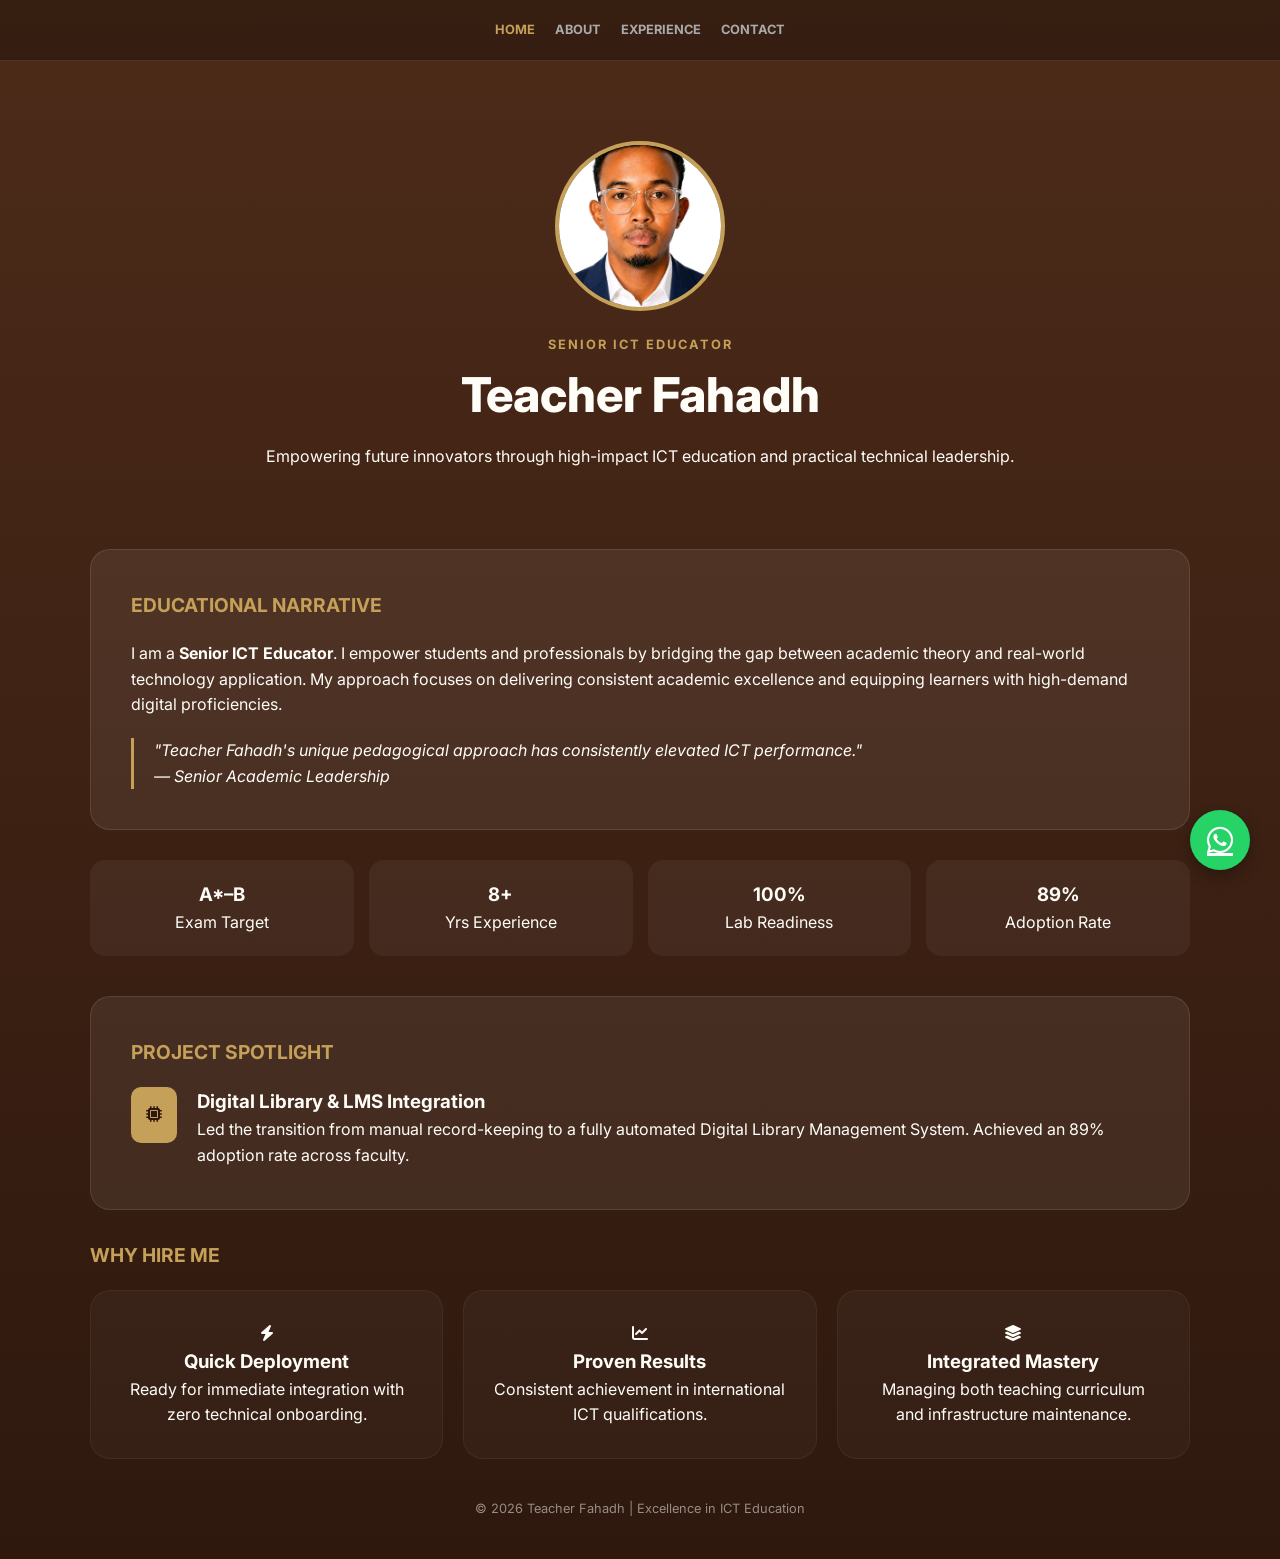
==== index.html @ f41fddfe "Update index.html" ====
<!DOCTYPE html>
<html lang="en">
<head>
    <meta charset="UTF-8">
    <meta name="viewport" content="width=device-width, initial-scale=1.0">
    <title>Teacher Fahadh | Home</title>
    <link rel="stylesheet" href="style.css">
    <link rel="stylesheet" href="https://cdnjs.cloudflare.com/ajax/libs/font-awesome/6.4.0/css/all.min.css">
</head>
<body>

<div id="homepage-root"> <nav>
        <div class="container">
            <a href="index.html" class="active">Home</a>
            <a href="about.html">About</a>
            <a href="experience.html">Experience</a>
            <a href="contact.html">Contact</a>
        </div>
    </nav>

    <header class="hero-section">
        <div class="profile-container">
            <img src="profile.jpg" alt="Teacher Fahadh">
        </div>
        <div class="container">
            <span class="sub-head">Senior ICT Educator</span>
            <h1>Teacher Fahadh</h1>
            <p>Empowering future innovators through high-impact ICT education and practical technical leadership.</p>
        </div>
    </header>

    <main class="container">
        
        <section class="info-card">
            <h2 class="gold-text">Educational Narrative</h2>
            <p>I am a <strong>Senior ICT Educator</strong>. I empower students and professionals by bridging the gap between academic theory and real-world technology application. My approach focuses on delivering consistent academic excellence and equipping learners with high-demand digital proficiencies.</p>
            <div class="testimonial-line">
                <p>"Teacher Fahadh's unique pedagogical approach has consistently elevated ICT performance."</p>
                <cite>— Senior Academic Leadership</cite>
            </div>
        </section>

        <div class="stats-bar">
            <div class="stat-unit"><h3>A*–B</h3><p>Exam Target</p></div>
            <div class="stat-unit"><h3>8+</h3><p>Yrs Experience</p></div>
            <div class="stat-unit"><h3>100%</h3><p>Lab Readiness</p></div>
            <div class="stat-unit"><h3>89%</h3><p>Adoption Rate</p></div>
        </div>

        <section class="info-card">
            <h2 class="gold-text">Project Spotlight</h2>
            <div class="project-layout">
                <div class="icon-box"><i class="fa-solid fa-microchip"></i></div>
                <div>
                    <h3>Digital Library & LMS Integration</h3>
                    <p>Led the transition from manual record-keeping to a fully automated Digital Library Management System. Achieved an 89% adoption rate across faculty.</p>
                </div>
            </div>
        </section>

        <h2 class="gold-text">Why Hire Me</h2>
        <div class="hire-grid">
            <div class="hire-card">
                <i class="fa-solid fa-bolt"></i>
                <h3>Quick Deployment</h3>
                <p>Ready for immediate integration with zero technical onboarding.</p>
            </div>
            <div class="hire-card">
                <i class="fa-solid fa-chart-line"></i>
                <h3>Proven Results</h3>
                <p>Consistent achievement in international ICT qualifications.</p>
            </div>
            <div class="hire-card">
                <i class="fa-solid fa-layer-group"></i>
                <h3>Integrated Mastery</h3>
                <p>Managing both teaching curriculum and infrastructure maintenance.</p>
            </div>
        </div>

        <footer>
            <p>© 2026 Teacher Fahadh | Excellence in ICT Education</p>
        </footer>
    </main>

</div> <a href="https://wa.me/252636710907" class="whatsapp-btn" target="_blank">
    <i class="fa-brands fa-whatsapp"></i>
</a>

</body>
</html>
---- style.css ----
/* --- SHARED DEFAULTS --- */
@import url('https://fonts.googleapis.com/css2?family=Inter:wght@400;600;800&display=swap');

* { margin: 0; padding: 0; box-sizing: border-box; }
body { font-family: 'Inter', sans-serif; background: #2e180e; color: #fffdf8; line-height: 1.6; }
.container { width: min(1100px, 95%); margin: auto; }

/* --- HOME PAGE EXCLUSIVE STYLES --- */

#homepage-root { background: linear-gradient(180deg, #4d2b19 0%, #2e180e 100%); min-height: 100vh; }

#homepage-root nav { background: rgba(0,0,0,0.3); padding: 20px 0; border-bottom: 1px solid rgba(255,255,255,0.1); }
#homepage-root nav .container { display: flex; justify-content: center; gap: 20px; }
#homepage-root nav a { color: #aaa; text-decoration: none; font-weight: 700; text-transform: uppercase; font-size: 0.8rem; }
#homepage-root nav a.active { color: #c5a059; }

/* Restored Header */
#homepage-root .hero-section { padding: 80px 20px; text-align: center; }
#homepage-root .profile-container { width: 170px; height: 170px; margin: 0 auto 20px; border-radius: 50%; border: 4px solid #c5a059; overflow: hidden; }
#homepage-root .profile-container img { width: 100%; height: 100%; object-fit: cover; }
#homepage-root h1 { font-size: 3rem; margin-bottom: 10px; font-weight: 800; }
#homepage-root .sub-head { color: #c5a059; font-weight: 700; letter-spacing: 2px; text-transform: uppercase; font-size: 0.8rem; }

/* Cards & Sections */
#homepage-root .info-card { background: rgba(255,255,255,0.07); padding: 40px; border-radius: 20px; margin-bottom: 30px; border: 1px solid rgba(255,255,255,0.1); }
#homepage-root .gold-text { color: #c5a059; text-transform: uppercase; margin-bottom: 20px; font-size: 1.2rem; }

#homepage-root .testimonial-line { margin-top: 20px; border-left: 3px solid #c5a059; padding-left: 20px; font-style: italic; }

#homepage-root .stats-bar { display: grid; grid-template-columns: repeat(auto-fit, minmax(180px, 1fr)); gap: 15px; margin-bottom: 40px; }
#homepage-root .stat-unit { background: rgba(255,255,255,0.05); padding: 20px; border-radius: 15px; text-align: center; }

#homepage-root .project-layout { display: flex; gap: 20px; align-items: flex-start; }
#homepage-root .icon-box { background: #c5a059; color: #2e180e; padding: 15px; border-radius: 10px; }

#homepage-root .hire-grid { display: grid; grid-template-columns: repeat(auto-fit, minmax(280px, 1fr)); gap: 20px; }
#homepage-root .hire-card { background: rgba(255,255,255,0.03); padding: 30px; border-radius: 20px; text-align: center; border: 1px solid rgba(255,255,255,0.05); }

#homepage-root footer { text-align: center; padding: 40px 0; opacity: 0.5; font-size: 0.8rem; }

/* Whatsapp Floater */
.whatsapp-btn { position: fixed; bottom: 30px; right: 30px; background: #25d366; color: white; width: 60px; height: 60px; border-radius: 50%; display: flex; align-items: center; justify-content: center; font-size: 30px; box-shadow: 0 5px 15px rgba(0,0,0,0.3); z-index: 1000; }
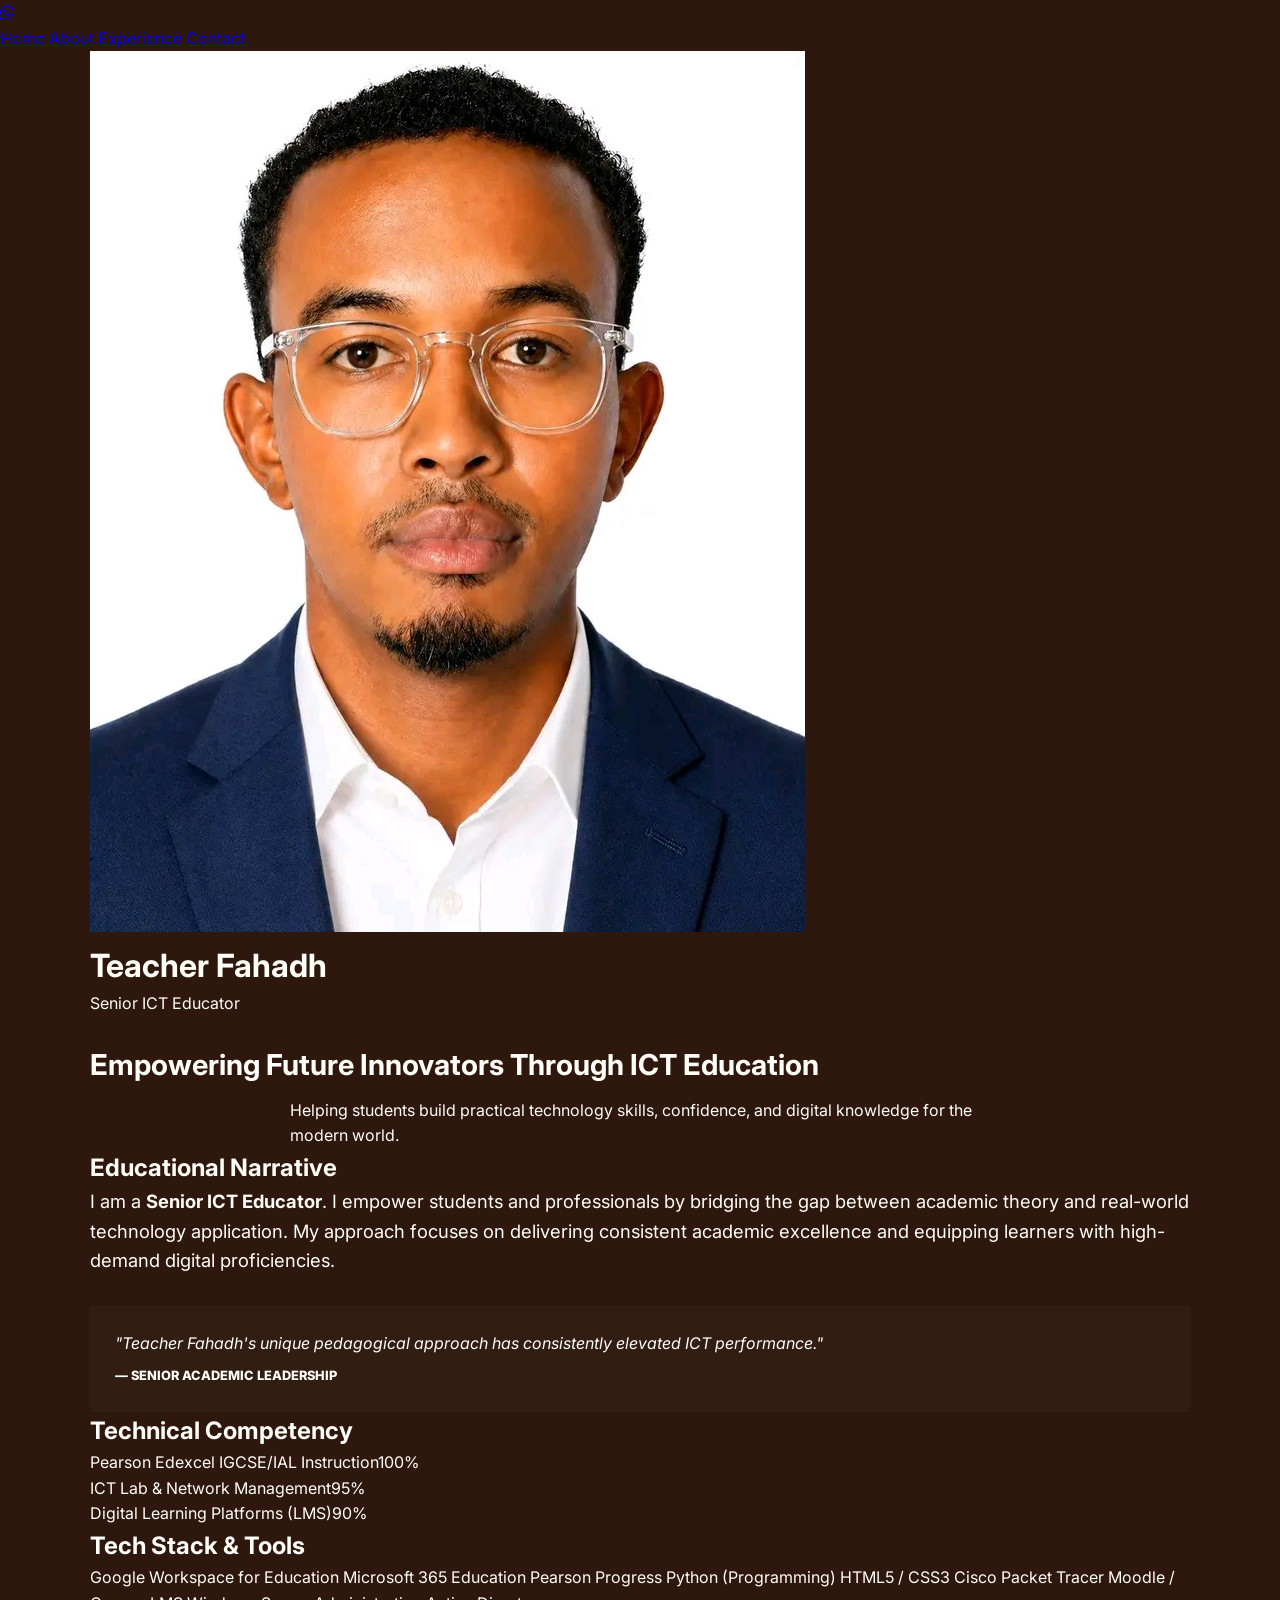
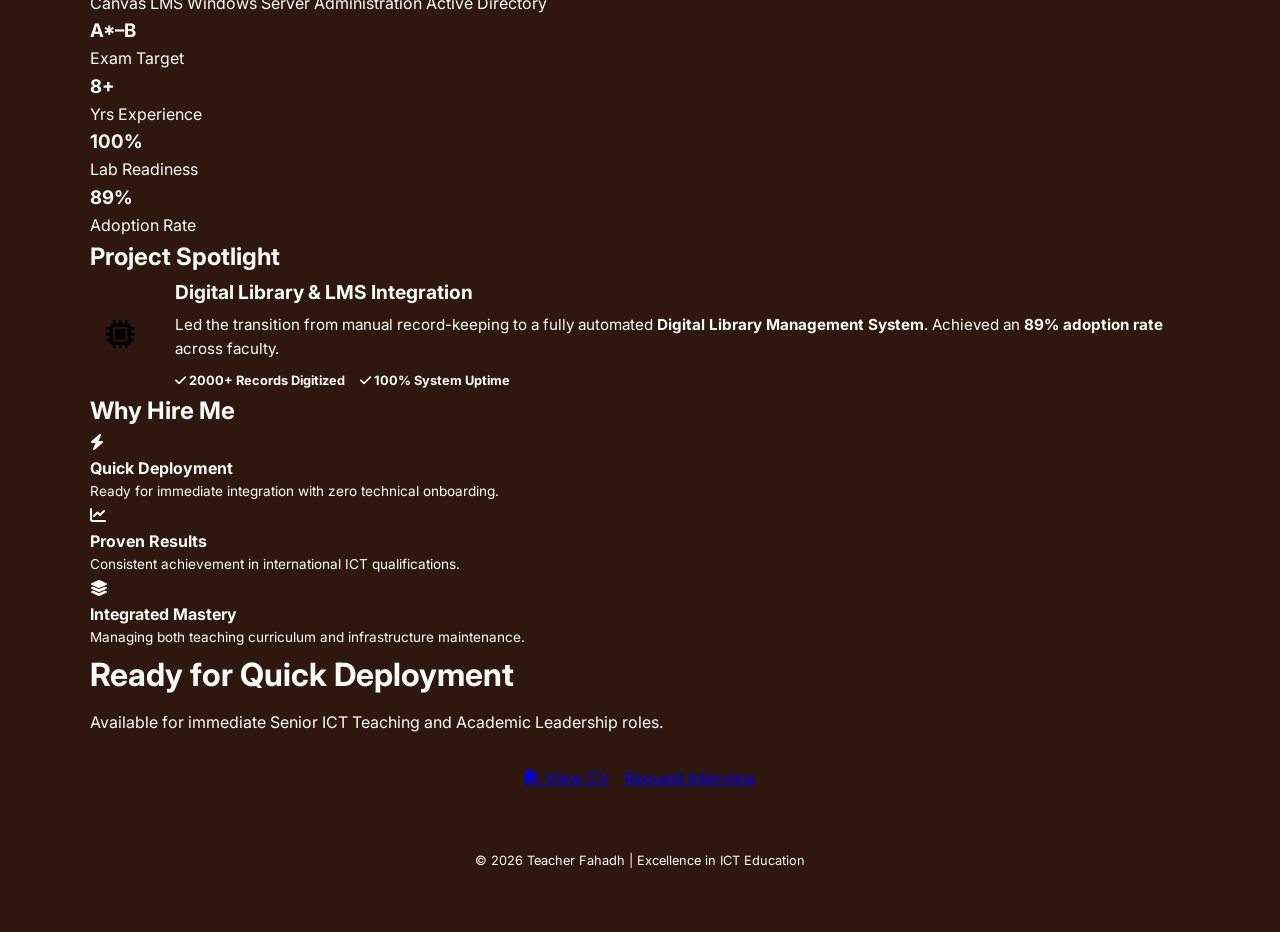
==== commit 887d5859: "Update index.html" ====
--- a/index.html
+++ b/index.html
@@ -9,82 +9,139 @@
 </head>
 <body>
 
-<div id="homepage-root"> <nav>
-        <div class="container">
-            <a href="index.html" class="active">Home</a>
-            <a href="about.html">About</a>
-            <a href="experience.html">Experience</a>
-            <a href="contact.html">Contact</a>
-        </div>
-    </nav>
-
-    <header class="hero-section">
-        <div class="profile-container">
-            <img src="profile.jpg" alt="Teacher Fahadh">
-        </div>
-        <div class="container">
-            <span class="sub-head">Senior ICT Educator</span>
-            <h1>Teacher Fahadh</h1>
-            <p>Empowering future innovators through high-impact ICT education and practical technical leadership.</p>
-        </div>
-    </header>
-
-    <main class="container">
-        
-        <section class="info-card">
-            <h2 class="gold-text">Educational Narrative</h2>
-            <p>I am a <strong>Senior ICT Educator</strong>. I empower students and professionals by bridging the gap between academic theory and real-world technology application. My approach focuses on delivering consistent academic excellence and equipping learners with high-demand digital proficiencies.</p>
-            <div class="testimonial-line">
-                <p>"Teacher Fahadh's unique pedagogical approach has consistently elevated ICT performance."</p>
-                <cite>— Senior Academic Leadership</cite>
-            </div>
-        </section>
-
-        <div class="stats-bar">
-            <div class="stat-unit"><h3>A*–B</h3><p>Exam Target</p></div>
-            <div class="stat-unit"><h3>8+</h3><p>Yrs Experience</p></div>
-            <div class="stat-unit"><h3>100%</h3><p>Lab Readiness</p></div>
-            <div class="stat-unit"><h3>89%</h3><p>Adoption Rate</p></div>
-        </div>
-
-        <section class="info-card">
-            <h2 class="gold-text">Project Spotlight</h2>
-            <div class="project-layout">
-                <div class="icon-box"><i class="fa-solid fa-microchip"></i></div>
-                <div>
-                    <h3>Digital Library & LMS Integration</h3>
-                    <p>Led the transition from manual record-keeping to a fully automated Digital Library Management System. Achieved an 89% adoption rate across faculty.</p>
-                </div>
-            </div>
-        </section>
-
-        <h2 class="gold-text">Why Hire Me</h2>
-        <div class="hire-grid">
-            <div class="hire-card">
-                <i class="fa-solid fa-bolt"></i>
-                <h3>Quick Deployment</h3>
-                <p>Ready for immediate integration with zero technical onboarding.</p>
-            </div>
-            <div class="hire-card">
-                <i class="fa-solid fa-chart-line"></i>
-                <h3>Proven Results</h3>
-                <p>Consistent achievement in international ICT qualifications.</p>
-            </div>
-            <div class="hire-card">
-                <i class="fa-solid fa-layer-group"></i>
-                <h3>Integrated Mastery</h3>
-                <p>Managing both teaching curriculum and infrastructure maintenance.</p>
-            </div>
-        </div>
-
-        <footer>
-            <p>© 2026 Teacher Fahadh | Excellence in ICT Education</p>
-        </footer>
-    </main>
-
-</div> <a href="https://wa.me/252636710907" class="whatsapp-btn" target="_blank">
+<a href="https://wa.me/252636710907" class="whatsapp-float" target="_blank">
     <i class="fa-brands fa-whatsapp"></i>
 </a>
 
+<nav>
+    <a href="index.html" class="active">Home</a>
+    <a href="about.html">About</a>
+    <a href="experience.html">Experience</a>
+    <a href="contact.html">Contact</a>
+</nav>
+
+<header class="container">
+    <img src="profile.jpg" alt="Teacher Fahadh">
+    <h1>Teacher Fahadh</h1>
+    <span class="title-tag">Senior ICT Educator</span>
+    <div style="margin-top: 25px;">
+        <h2 style="color: var(--accent-blue); font-size: 1.8rem; margin-bottom: 10px;">Empowering Future Innovators Through ICT Education</h2>
+        <p style="color: var(--text-dim); max-width: 700px; margin: 0 auto;">Helping students build practical technology skills, confidence, and digital knowledge for the modern world.</p>
+    </div>
+</header>
+
+<div class="container">
+    
+    <div class="glass-section">
+        <h2 class="section-title">Educational Narrative</h2>
+        <p style="font-size: 1.15rem; color: var(--text-dim);">
+            I am a <strong>Senior ICT Educator</strong>. I empower students and professionals by bridging the gap between academic theory and real-world technology application. My approach focuses on delivering consistent academic excellence and equipping learners with high-demand digital proficiencies.
+        </p>
+        <div style="margin-top: 30px; padding: 25px; border-left: 2px solid var(--accent); background: rgba(255,255,255,0.02);">
+            <p style="font-style: italic; color: var(--text-main);">"Teacher Fahadh's unique pedagogical approach has consistently elevated ICT performance."</p>
+            <span style="display: block; margin-top: 10px; font-weight: 800; color: var(--accent); font-size: 0.8rem; text-transform: uppercase;">— Senior Academic Leadership</span>
+        </div>
+    </div>
+
+    <div class="glass-section">
+        <h2 class="section-title">Technical Competency</h2>
+        <div class="skill-item">
+            <div class="skill-info"><span>Pearson Edexcel IGCSE/IAL Instruction</span><span>100%</span></div>
+            <div class="progress-bg"><div class="progress-fill" style="width: 100%;"></div></div>
+        </div>
+        <div class="skill-item">
+            <div class="skill-info"><span>ICT Lab & Network Management</span><span>95%</span></div>
+            <div class="progress-bg"><div class="progress-fill" style="width: 95%;"></div></div>
+        </div>
+        <div class="skill-item">
+            <div class="skill-info"><span>Digital Learning Platforms (LMS)</span><span>90%</span></div>
+            <div class="progress-bg"><div class="progress-fill" style="width: 90%;"></div></div>
+        </div>
+    </div>
+
+    <div class="glass-section">
+        <h2 class="section-title">Tech Stack & Tools</h2>
+        <div class="tech-tags">
+            <span class="tech-tag">Google Workspace for Education</span>
+            <span class="tech-tag">Microsoft 365 Education</span>
+            <span class="tech-tag">Pearson Progress</span>
+            <span class="tech-tag">Python (Programming)</span>
+            <span class="tech-tag">HTML5 / CSS3</span>
+            <span class="tech-tag">Cisco Packet Tracer</span>
+            <span class="tech-tag">Moodle / Canvas LMS</span>
+            <span class="tech-tag">Windows Server Administration</span>
+            <span class="tech-tag">Active Directory</span>
+        </div>
+    </div>
+
+    <div class="stat-bar">
+        <div class="stat-pill">
+            <h3>A*–B</h3>
+            <span>Exam Target</span>
+        </div>
+        <div class="stat-pill">
+            <h3>8+</h3>
+            <span>Yrs Experience</span>
+        </div>
+        <div class="stat-pill">
+            <h3>100%</h3>
+            <span>Lab Readiness</span>
+        </div>
+        <div class="stat-pill">
+            <h3>89%</h3>
+            <span>Adoption Rate</span>
+        </div>
+    </div>
+
+    <div class="glass-section">
+        <h2 class="section-title">Project Spotlight</h2>
+        <div style="display: flex; gap: 25px; align-items: center;">
+            <div style="background: var(--accent); color: #000; width: 60px; height: 60px; border-radius: 12px; display: flex; align-items: center; justify-content: center; font-size: 1.8rem; flex-shrink: 0;">
+                <i class="fa-solid fa-microchip"></i>
+            </div>
+            <div>
+                <h4 style="font-size: 1.2rem; margin-bottom: 5px;">Digital Library & LMS Integration</h4>
+                <p style="color: var(--text-dim); font-size: 0.95rem;">Led the transition from manual record-keeping to a fully automated <strong>Digital Library Management System</strong>. Achieved an <strong>89% adoption rate</strong> across faculty.</p>
+                <div style="display: flex; gap: 15px; margin-top: 10px; font-size: 0.8rem; font-weight: 700; color: var(--accent-blue);">
+                    <span><i class="fa-solid fa-check"></i> 2000+ Records Digitized</span>
+                    <span><i class="fa-solid fa-check"></i> 100% System Uptime</span>
+                </div>
+            </div>
+        </div>
+    </div>
+
+    <h2 class="section-title">Why Hire Me</h2>
+    <div class="why-grid">
+        <div class="why-box">
+            <i class="fa-solid fa-bolt"></i>
+            <h4>Quick Deployment</h4>
+            <p style="color: var(--text-dim); font-size: 0.85rem;">Ready for immediate integration with zero technical onboarding.</p>
+        </div>
+        <div class="why-box">
+            <i class="fa-solid fa-chart-line"></i>
+            <h4>Proven Results</h4>
+            <p style="color: var(--text-dim); font-size: 0.85rem;">Consistent achievement in international ICT qualifications.</p>
+        </div>
+        <div class="why-box">
+            <i class="fa-solid fa-layer-group"></i>
+            <h4>Integrated Mastery</h4>
+            <p style="color: var(--text-dim); font-size: 0.85rem;">Managing both teaching curriculum and infrastructure maintenance.</p>
+        </div>
+    </div>
+
+    <div class="cta-box">
+        <h2 style="font-size: 2rem; margin-bottom: 10px;">Ready for Quick Deployment</h2>
+        <p style="color: var(--text-dim); margin-bottom: 30px;">Available for immediate Senior ICT Teaching and Academic Leadership roles.</p>
+        <div style="display: flex; justify-content: center; gap: 15px; flex-wrap: wrap;">
+            <a href="cv.pdf" class="btn btn-outline"><i class="fa-solid fa-file-pdf"></i> View CV</a>
+            <a href="contact.html" class="btn btn-gold">Request Interview</a>
+        </div>
+    </div>
+
+    <footer style="padding: 60px 0; text-align: center; color: var(--text-dim); font-size: 0.8rem;">
+        <p>© 2026 Teacher Fahadh | Excellence in ICT Education</p>
+    </footer>
+</div>
+
 </body>
 </html>
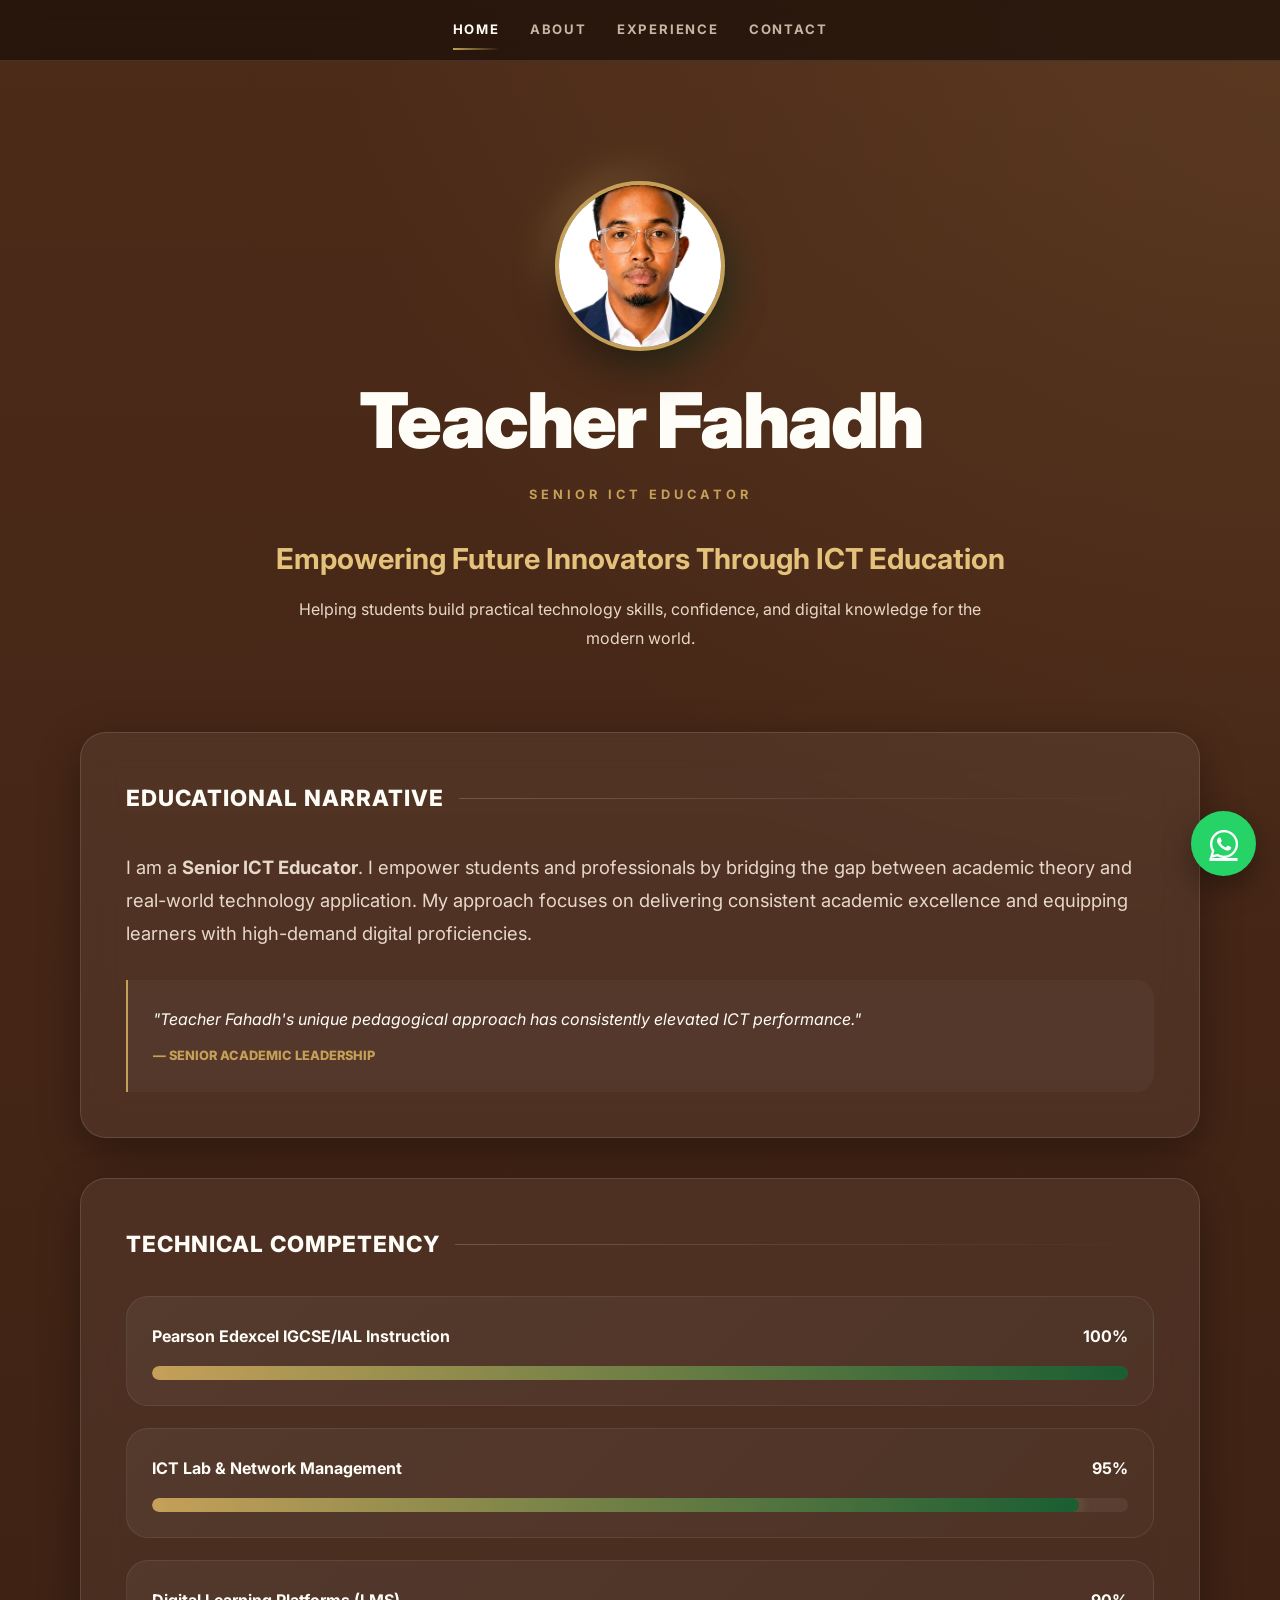
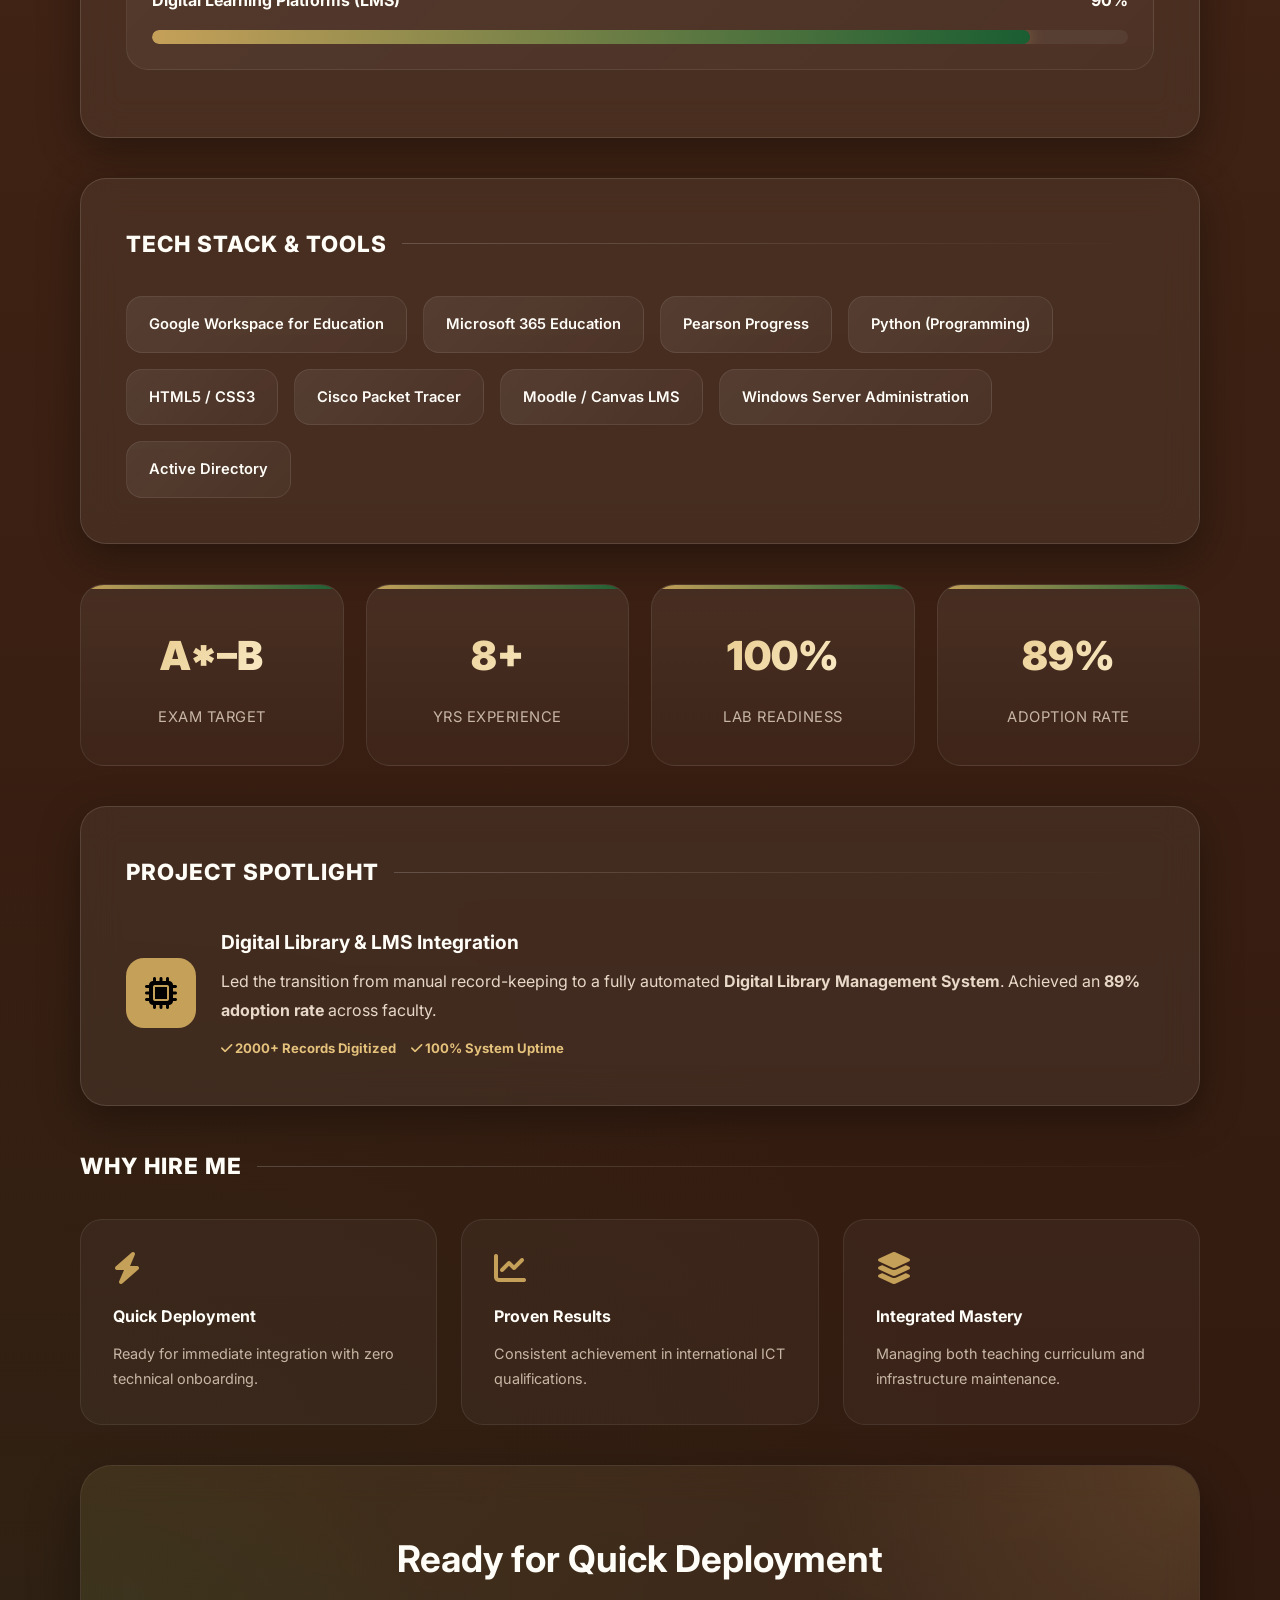
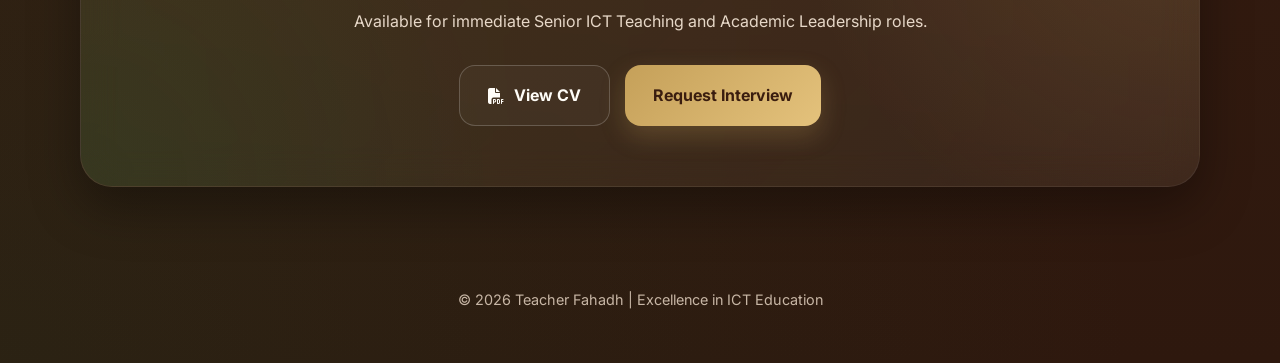
==== commit 97cbec45: "Update index.html" ====
--- a/index.html
+++ b/index.html
@@ -4,143 +4,377 @@
     <meta charset="UTF-8">
     <meta name="viewport" content="width=device-width, initial-scale=1.0">
     <title>Teacher Fahadh | Home</title>
+
     <link rel="stylesheet" href="style.css">
-    <link rel="stylesheet" href="https://cdnjs.cloudflare.com/ajax/libs/font-awesome/6.4.0/css/all.min.css">
+
+    <link rel="stylesheet"
+    href="https://cdnjs.cloudflare.com/ajax/libs/font-awesome/6.4.0/css/all.min.css">
 </head>
+
 <body>
 
-<a href="https://wa.me/252636710907" class="whatsapp-float" target="_blank">
+<a href="https://wa.me/252636710907"
+class="whatsapp-float"
+target="_blank">
     <i class="fa-brands fa-whatsapp"></i>
 </a>
 
 <nav>
-    <a href="index.html" class="active">Home</a>
-    <a href="about.html">About</a>
-    <a href="experience.html">Experience</a>
-    <a href="contact.html">Contact</a>
+    <div class="container">
+        <a href="index.html" class="active">Home</a>
+        <a href="about.html">About</a>
+        <a href="experience.html">Experience</a>
+        <a href="contact.html">Contact</a>
+    </div>
 </nav>
 
 <header class="container">
-    <img src="profile.jpg" alt="Teacher Fahadh">
+
+    <div class="profile-wrapper">
+        <img src="profile.jpg" alt="Teacher Fahadh">
+    </div>
+
     <h1>Teacher Fahadh</h1>
+
     <span class="title-tag">Senior ICT Educator</span>
-    <div style="margin-top: 25px;">
-        <h2 style="color: var(--accent-blue); font-size: 1.8rem; margin-bottom: 10px;">Empowering Future Innovators Through ICT Education</h2>
-        <p style="color: var(--text-dim); max-width: 700px; margin: 0 auto;">Helping students build practical technology skills, confidence, and digital knowledge for the modern world.</p>
-    </div>
+
+    <div style="margin-top:25px;">
+
+        <h2 style="color:var(--gold-light);
+        font-size:1.8rem;
+        margin-bottom:10px;">
+
+            Empowering Future Innovators Through ICT Education
+
+        </h2>
+
+        <p style="color:var(--text-soft);
+        max-width:700px;
+        margin:0 auto;">
+
+            Helping students build practical technology skills,
+            confidence, and digital knowledge for the modern world.
+
+        </p>
+
+    </div>
+
 </header>
 
 <div class="container">
-    
+
+    <!-- EDUCATIONAL NARRATIVE -->
+
     <div class="glass-section">
+
         <h2 class="section-title">Educational Narrative</h2>
-        <p style="font-size: 1.15rem; color: var(--text-dim);">
-            I am a <strong>Senior ICT Educator</strong>. I empower students and professionals by bridging the gap between academic theory and real-world technology application. My approach focuses on delivering consistent academic excellence and equipping learners with high-demand digital proficiencies.
+
+        <p style="font-size:1.15rem; color:var(--text-soft);">
+
+            I am a <strong>Senior ICT Educator</strong>.
+            I empower students and professionals by bridging the gap
+            between academic theory and real-world technology application.
+            My approach focuses on delivering consistent academic excellence
+            and equipping learners with high-demand digital proficiencies.
+
         </p>
-        <div style="margin-top: 30px; padding: 25px; border-left: 2px solid var(--accent); background: rgba(255,255,255,0.02);">
-            <p style="font-style: italic; color: var(--text-main);">"Teacher Fahadh's unique pedagogical approach has consistently elevated ICT performance."</p>
-            <span style="display: block; margin-top: 10px; font-weight: 800; color: var(--accent); font-size: 0.8rem; text-transform: uppercase;">— Senior Academic Leadership</span>
-        </div>
-    </div>
+
+        <div class="quote-box">
+
+            <p>
+
+                "Teacher Fahadh's unique pedagogical approach has
+                consistently elevated ICT performance."
+
+            </p>
+
+            <span>
+
+                — Senior Academic Leadership
+
+            </span>
+
+        </div>
+
+    </div>
+
+    <!-- TECHNICAL COMPETENCY -->
 
     <div class="glass-section">
+
         <h2 class="section-title">Technical Competency</h2>
-        <div class="skill-item">
-            <div class="skill-info"><span>Pearson Edexcel IGCSE/IAL Instruction</span><span>100%</span></div>
-            <div class="progress-bg"><div class="progress-fill" style="width: 100%;"></div></div>
-        </div>
-        <div class="skill-item">
-            <div class="skill-info"><span>ICT Lab & Network Management</span><span>95%</span></div>
-            <div class="progress-bg"><div class="progress-fill" style="width: 95%;"></div></div>
-        </div>
-        <div class="skill-item">
-            <div class="skill-info"><span>Digital Learning Platforms (LMS)</span><span>90%</span></div>
-            <div class="progress-bg"><div class="progress-fill" style="width: 90%;"></div></div>
-        </div>
-    </div>
+
+        <div class="skill-card">
+
+            <div class="skill-info">
+                <span>Pearson Edexcel IGCSE/IAL Instruction</span>
+                <span>100%</span>
+            </div>
+
+            <div class="progress-bg">
+                <div class="progress-fill" style="width:100%;"></div>
+            </div>
+
+        </div>
+
+        <div class="skill-card">
+
+            <div class="skill-info">
+                <span>ICT Lab & Network Management</span>
+                <span>95%</span>
+            </div>
+
+            <div class="progress-bg">
+                <div class="progress-fill" style="width:95%;"></div>
+            </div>
+
+        </div>
+
+        <div class="skill-card">
+
+            <div class="skill-info">
+                <span>Digital Learning Platforms (LMS)</span>
+                <span>90%</span>
+            </div>
+
+            <div class="progress-bg">
+                <div class="progress-fill" style="width:90%;"></div>
+            </div>
+
+        </div>
+
+    </div>
+
+    <!-- TECH STACK -->
 
     <div class="glass-section">
+
         <h2 class="section-title">Tech Stack & Tools</h2>
+
         <div class="tech-tags">
-            <span class="tech-tag">Google Workspace for Education</span>
-            <span class="tech-tag">Microsoft 365 Education</span>
-            <span class="tech-tag">Pearson Progress</span>
-            <span class="tech-tag">Python (Programming)</span>
-            <span class="tech-tag">HTML5 / CSS3</span>
-            <span class="tech-tag">Cisco Packet Tracer</span>
-            <span class="tech-tag">Moodle / Canvas LMS</span>
-            <span class="tech-tag">Windows Server Administration</span>
-            <span class="tech-tag">Active Directory</span>
-        </div>
-    </div>
+
+            <span class="tech-tag">
+                Google Workspace for Education
+            </span>
+
+            <span class="tech-tag">
+                Microsoft 365 Education
+            </span>
+
+            <span class="tech-tag">
+                Pearson Progress
+            </span>
+
+            <span class="tech-tag">
+                Python (Programming)
+            </span>
+
+            <span class="tech-tag">
+                HTML5 / CSS3
+            </span>
+
+            <span class="tech-tag">
+                Cisco Packet Tracer
+            </span>
+
+            <span class="tech-tag">
+                Moodle / Canvas LMS
+            </span>
+
+            <span class="tech-tag">
+                Windows Server Administration
+            </span>
+
+            <span class="tech-tag">
+                Active Directory
+            </span>
+
+        </div>
+
+    </div>
+
+    <!-- STATS -->
 
     <div class="stat-bar">
+
         <div class="stat-pill">
             <h3>A*–B</h3>
             <span>Exam Target</span>
         </div>
+
         <div class="stat-pill">
             <h3>8+</h3>
             <span>Yrs Experience</span>
         </div>
+
         <div class="stat-pill">
             <h3>100%</h3>
             <span>Lab Readiness</span>
         </div>
+
         <div class="stat-pill">
             <h3>89%</h3>
             <span>Adoption Rate</span>
         </div>
-    </div>
+
+    </div>
+
+    <!-- PROJECT -->
 
     <div class="glass-section">
+
         <h2 class="section-title">Project Spotlight</h2>
-        <div style="display: flex; gap: 25px; align-items: center;">
-            <div style="background: var(--accent); color: #000; width: 60px; height: 60px; border-radius: 12px; display: flex; align-items: center; justify-content: center; font-size: 1.8rem; flex-shrink: 0;">
+
+        <div class="project-box">
+
+            <div class="project-icon">
                 <i class="fa-solid fa-microchip"></i>
             </div>
+
             <div>
-                <h4 style="font-size: 1.2rem; margin-bottom: 5px;">Digital Library & LMS Integration</h4>
-                <p style="color: var(--text-dim); font-size: 0.95rem;">Led the transition from manual record-keeping to a fully automated <strong>Digital Library Management System</strong>. Achieved an <strong>89% adoption rate</strong> across faculty.</p>
-                <div style="display: flex; gap: 15px; margin-top: 10px; font-size: 0.8rem; font-weight: 700; color: var(--accent-blue);">
-                    <span><i class="fa-solid fa-check"></i> 2000+ Records Digitized</span>
-                    <span><i class="fa-solid fa-check"></i> 100% System Uptime</span>
+
+                <h4>
+
+                    Digital Library & LMS Integration
+
+                </h4>
+
+                <p>
+
+                    Led the transition from manual record-keeping
+                    to a fully automated
+                    <strong>Digital Library Management System</strong>.
+
+                    Achieved an
+                    <strong>89% adoption rate</strong>
+                    across faculty.
+
+                </p>
+
+                <div class="project-meta">
+
+                    <span>
+                        <i class="fa-solid fa-check"></i>
+                        2000+ Records Digitized
+                    </span>
+
+                    <span>
+                        <i class="fa-solid fa-check"></i>
+                        100% System Uptime
+                    </span>
+
                 </div>
-            </div>
-        </div>
-    </div>
+
+            </div>
+
+        </div>
+
+    </div>
+
+    <!-- WHY HIRE ME -->
 
     <h2 class="section-title">Why Hire Me</h2>
+
     <div class="why-grid">
+
         <div class="why-box">
+
             <i class="fa-solid fa-bolt"></i>
+
             <h4>Quick Deployment</h4>
-            <p style="color: var(--text-dim); font-size: 0.85rem;">Ready for immediate integration with zero technical onboarding.</p>
-        </div>
+
+            <p>
+
+                Ready for immediate integration with
+                zero technical onboarding.
+
+            </p>
+
+        </div>
+
         <div class="why-box">
+
             <i class="fa-solid fa-chart-line"></i>
+
             <h4>Proven Results</h4>
-            <p style="color: var(--text-dim); font-size: 0.85rem;">Consistent achievement in international ICT qualifications.</p>
-        </div>
+
+            <p>
+
+                Consistent achievement in international
+                ICT qualifications.
+
+            </p>
+
+        </div>
+
         <div class="why-box">
+
             <i class="fa-solid fa-layer-group"></i>
+
             <h4>Integrated Mastery</h4>
-            <p style="color: var(--text-dim); font-size: 0.85rem;">Managing both teaching curriculum and infrastructure maintenance.</p>
-        </div>
-    </div>
+
+            <p>
+
+                Managing both teaching curriculum and
+                infrastructure maintenance.
+
+            </p>
+
+        </div>
+
+    </div>
+
+    <!-- CTA -->
 
     <div class="cta-box">
-        <h2 style="font-size: 2rem; margin-bottom: 10px;">Ready for Quick Deployment</h2>
-        <p style="color: var(--text-dim); margin-bottom: 30px;">Available for immediate Senior ICT Teaching and Academic Leadership roles.</p>
-        <div style="display: flex; justify-content: center; gap: 15px; flex-wrap: wrap;">
-            <a href="cv.pdf" class="btn btn-outline"><i class="fa-solid fa-file-pdf"></i> View CV</a>
-            <a href="contact.html" class="btn btn-gold">Request Interview</a>
-        </div>
-    </div>
-
-    <footer style="padding: 60px 0; text-align: center; color: var(--text-dim); font-size: 0.8rem;">
-        <p>© 2026 Teacher Fahadh | Excellence in ICT Education</p>
+
+        <h2>
+
+            Ready for Quick Deployment
+
+        </h2>
+
+        <p>
+
+            Available for immediate Senior ICT Teaching
+            and Academic Leadership roles.
+
+        </p>
+
+        <div class="cta-buttons">
+
+            <a href="cv.pdf"
+            class="btn btn-outline">
+
+                <i class="fa-solid fa-file-pdf"></i>
+                View CV
+
+            </a>
+
+            <a href="contact.html"
+            class="btn btn-gold">
+
+                Request Interview
+
+            </a>
+
+        </div>
+
+    </div>
+
+    <!-- FOOTER -->
+
+    <footer>
+
+        <p>
+
+            © 2026 Teacher Fahadh |
+            Excellence in ICT Education
+
+        </p>
+
     </footer>
+
 </div>
 
 </body>
--- a/style.css
+++ b/style.css
@@ -1,42 +1,886 @@
-/* --- SHARED DEFAULTS --- */
-@import url('https://fonts.googleapis.com/css2?family=Inter:wght@400;600;800&display=swap');
-
-* { margin: 0; padding: 0; box-sizing: border-box; }
-body { font-family: 'Inter', sans-serif; background: #2e180e; color: #fffdf8; line-height: 1.6; }
-.container { width: min(1100px, 95%); margin: auto; }
-
-/* --- HOME PAGE EXCLUSIVE STYLES --- */
-
-#homepage-root { background: linear-gradient(180deg, #4d2b19 0%, #2e180e 100%); min-height: 100vh; }
-
-#homepage-root nav { background: rgba(0,0,0,0.3); padding: 20px 0; border-bottom: 1px solid rgba(255,255,255,0.1); }
-#homepage-root nav .container { display: flex; justify-content: center; gap: 20px; }
-#homepage-root nav a { color: #aaa; text-decoration: none; font-weight: 700; text-transform: uppercase; font-size: 0.8rem; }
-#homepage-root nav a.active { color: #c5a059; }
-
-/* Restored Header */
-#homepage-root .hero-section { padding: 80px 20px; text-align: center; }
-#homepage-root .profile-container { width: 170px; height: 170px; margin: 0 auto 20px; border-radius: 50%; border: 4px solid #c5a059; overflow: hidden; }
-#homepage-root .profile-container img { width: 100%; height: 100%; object-fit: cover; }
-#homepage-root h1 { font-size: 3rem; margin-bottom: 10px; font-weight: 800; }
-#homepage-root .sub-head { color: #c5a059; font-weight: 700; letter-spacing: 2px; text-transform: uppercase; font-size: 0.8rem; }
-
-/* Cards & Sections */
-#homepage-root .info-card { background: rgba(255,255,255,0.07); padding: 40px; border-radius: 20px; margin-bottom: 30px; border: 1px solid rgba(255,255,255,0.1); }
-#homepage-root .gold-text { color: #c5a059; text-transform: uppercase; margin-bottom: 20px; font-size: 1.2rem; }
-
-#homepage-root .testimonial-line { margin-top: 20px; border-left: 3px solid #c5a059; padding-left: 20px; font-style: italic; }
-
-#homepage-root .stats-bar { display: grid; grid-template-columns: repeat(auto-fit, minmax(180px, 1fr)); gap: 15px; margin-bottom: 40px; }
-#homepage-root .stat-unit { background: rgba(255,255,255,0.05); padding: 20px; border-radius: 15px; text-align: center; }
-
-#homepage-root .project-layout { display: flex; gap: 20px; align-items: flex-start; }
-#homepage-root .icon-box { background: #c5a059; color: #2e180e; padding: 15px; border-radius: 10px; }
-
-#homepage-root .hire-grid { display: grid; grid-template-columns: repeat(auto-fit, minmax(280px, 1fr)); gap: 20px; }
-#homepage-root .hire-card { background: rgba(255,255,255,0.03); padding: 30px; border-radius: 20px; text-align: center; border: 1px solid rgba(255,255,255,0.05); }
-
-#homepage-root footer { text-align: center; padding: 40px 0; opacity: 0.5; font-size: 0.8rem; }
-
-/* Whatsapp Floater */
-.whatsapp-btn { position: fixed; bottom: 30px; right: 30px; background: #25d366; color: white; width: 60px; height: 60px; border-radius: 50%; display: flex; align-items: center; justify-content: center; font-size: 30px; box-shadow: 0 5px 15px rgba(0,0,0,0.3); z-index: 1000; }
+/* =========================================
+   LUXURY HERITAGE UI — MODERN GLASS DESIGN
+========================================= */
+
+@import url('https://fonts.googleapis.com/css2?family=Inter:wght@300;400;500;600;700;800;900&display=swap');
+
+:root{
+
+    --bg-main:#4d2b19;
+    --bg-dark:#2e180e;
+    --bg-soft:#5b341f;
+
+    --glass:rgba(255,255,255,0.06);
+    --glass-border:rgba(255,255,255,0.12);
+
+    --gold:#c5a059;
+    --gold-light:#e4c27c;
+    --green:#1a5e32;
+
+    --white:#fffdf8;
+    --text-soft:#e7d8c8;
+    --text-muted:#c7b6a5;
+
+    --shadow:0 12px 40px rgba(0,0,0,0.35);
+    --shadow-hover:0 18px 50px rgba(0,0,0,0.45);
+
+    --radius:26px;
+    --transition:all .35s ease;
+}
+
+/* RESET */
+
+*{
+    margin:0;
+    padding:0;
+    box-sizing:border-box;
+}
+
+html{
+    scroll-behavior:smooth;
+}
+
+body{
+
+    font-family:'Inter',sans-serif;
+
+    background:
+    radial-gradient(circle at top right,
+    rgba(197,160,89,0.12),
+    transparent 25%),
+
+    radial-gradient(circle at bottom left,
+    rgba(26,94,50,0.15),
+    transparent 30%),
+
+    linear-gradient(
+    180deg,
+    var(--bg-main) 0%,
+    var(--bg-dark) 100%);
+
+    color:var(--white);
+
+    min-height:100vh;
+    overflow-x:hidden;
+    line-height:1.8;
+}
+
+/* CONTAINER */
+
+.container{
+    width:min(1120px,92%);
+    margin:auto;
+}
+
+/* NAV */
+
+nav{
+    position:sticky;
+    top:0;
+    z-index:999;
+
+    background:rgba(25,14,8,0.7);
+
+    backdrop-filter:blur(18px);
+
+    border-bottom:1px solid var(--glass-border);
+
+    padding:18px 0;
+}
+
+nav .container{
+    display:flex;
+    justify-content:center;
+    gap:30px;
+    flex-wrap:wrap;
+}
+
+nav a{
+    color:var(--text-muted);
+    text-decoration:none;
+
+    font-size:.82rem;
+    font-weight:700;
+
+    letter-spacing:1.8px;
+    text-transform:uppercase;
+
+    position:relative;
+    transition:var(--transition);
+}
+
+nav a::after{
+    content:"";
+
+    position:absolute;
+    left:0;
+    bottom:-8px;
+
+    width:0%;
+    height:2px;
+
+    background:
+    linear-gradient(
+    90deg,
+    var(--gold),
+    transparent);
+
+    transition:var(--transition);
+}
+
+nav a:hover,
+nav a.active{
+    color:var(--white);
+}
+
+nav a:hover::after,
+nav a.active::after{
+    width:100%;
+}
+
+/* HERO */
+
+header{
+    padding:120px 20px 80px;
+    text-align:center;
+}
+
+.profile-wrapper{
+    position:relative;
+
+    width:170px;
+    height:170px;
+
+    margin:auto auto 30px;
+}
+
+.profile-wrapper::before{
+    content:"";
+
+    position:absolute;
+    inset:-10px;
+
+    border-radius:50%;
+
+    background:
+    linear-gradient(
+    135deg,
+    var(--gold),
+    transparent,
+    var(--green));
+
+    opacity:.6;
+    filter:blur(18px);
+}
+
+header img{
+    width:100%;
+    height:100%;
+
+    object-fit:cover;
+
+    border-radius:50%;
+    border:4px solid var(--gold);
+
+    position:relative;
+    z-index:2;
+
+    box-shadow:
+    0 15px 40px rgba(0,0,0,.45);
+
+    transition:var(--transition);
+}
+
+header img:hover{
+    transform:scale(1.04);
+}
+
+header h1{
+    font-size:clamp(2.8rem,6vw,5rem);
+    font-weight:900;
+
+    line-height:1.05;
+    letter-spacing:-2px;
+
+    margin-bottom:18px;
+}
+
+.title-tag{
+    display:inline-block;
+
+    color:var(--gold);
+
+    font-size:.8rem;
+    font-weight:700;
+
+    letter-spacing:4px;
+    text-transform:uppercase;
+}
+
+/* GLASS SECTION */
+
+.glass-section{
+
+    position:relative;
+
+    background:var(--glass);
+
+    border:1px solid var(--glass-border);
+
+    backdrop-filter:blur(18px);
+
+    border-radius:var(--radius);
+
+    padding:45px;
+
+    margin-bottom:40px;
+
+    box-shadow:var(--shadow);
+
+    overflow:hidden;
+
+    transition:var(--transition);
+}
+
+.glass-section:hover{
+    transform:translateY(-5px);
+    box-shadow:var(--shadow-hover);
+}
+
+/* TITLES */
+
+.section-title{
+
+    display:flex;
+    align-items:center;
+    gap:15px;
+
+    margin-bottom:32px;
+
+    font-size:1.4rem;
+    font-weight:800;
+
+    text-transform:uppercase;
+    letter-spacing:1px;
+}
+
+.section-title::after{
+
+    content:"";
+
+    flex:1;
+    height:1px;
+
+    background:
+    linear-gradient(
+    to right,
+    rgba(255,255,255,0.18),
+    transparent);
+}
+
+/* QUOTE */
+
+.quote-box{
+
+    margin-top:30px;
+    padding:25px;
+
+    border-left:2px solid var(--gold);
+
+    background:
+    rgba(255,255,255,0.03);
+
+    border-radius:0 18px 18px 0;
+}
+
+.quote-box p{
+    font-style:italic;
+}
+
+.quote-box span{
+
+    display:block;
+    margin-top:10px;
+
+    color:var(--gold);
+
+    font-size:.8rem;
+    font-weight:800;
+
+    text-transform:uppercase;
+}
+
+/* TECHNICAL COMPETENCY */
+
+.skill-card{
+
+    padding:25px;
+
+    margin-bottom:22px;
+
+    background:
+    linear-gradient(
+    135deg,
+    rgba(255,255,255,0.05),
+    rgba(255,255,255,0.02));
+
+    border:1px solid rgba(255,255,255,0.08);
+
+    border-radius:22px;
+
+    transition:var(--transition);
+}
+
+.skill-card:hover{
+    transform:translateY(-6px);
+
+    border-color:
+    rgba(197,160,89,.45);
+
+    background:
+    rgba(255,255,255,0.07);
+}
+
+.skill-info{
+
+    display:flex;
+    justify-content:space-between;
+
+    margin-bottom:15px;
+
+    font-weight:700;
+}
+
+.progress-bg{
+
+    width:100%;
+    height:14px;
+
+    background:
+    rgba(255,255,255,0.06);
+
+    border-radius:20px;
+
+    overflow:hidden;
+}
+
+.progress-fill{
+
+    height:100%;
+
+    border-radius:20px;
+
+    background:
+    linear-gradient(
+    90deg,
+    var(--gold),
+    var(--green));
+
+    box-shadow:
+    0 0 15px rgba(197,160,89,.45);
+}
+
+/* TECH STACK */
+
+.tech-tags{
+
+    display:flex;
+    flex-wrap:wrap;
+
+    gap:16px;
+}
+
+.tech-tag{
+
+    padding:14px 22px;
+
+    border-radius:16px;
+
+    background:
+    linear-gradient(
+    135deg,
+    rgba(255,255,255,0.08),
+    rgba(255,255,255,0.03));
+
+    border:1px solid rgba(255,255,255,0.08);
+
+    font-size:.92rem;
+    font-weight:600;
+
+    transition:var(--transition);
+}
+
+.tech-tag:hover{
+
+    transform:translateY(-5px);
+
+    background:
+    linear-gradient(
+    135deg,
+    rgba(197,160,89,.15),
+    rgba(255,255,255,.05));
+
+    border-color:
+    rgba(197,160,89,.4);
+
+    box-shadow:
+    0 12px 28px rgba(0,0,0,.28);
+}
+
+/* STAT BAR */
+
+.stat-bar{
+
+    display:grid;
+
+    grid-template-columns:
+    repeat(auto-fit,minmax(220px,1fr));
+
+    gap:22px;
+
+    margin-bottom:40px;
+}
+
+.stat-pill{
+
+    position:relative;
+
+    text-align:center;
+
+    padding:35px 25px;
+
+    border-radius:24px;
+
+    background:
+    linear-gradient(
+    180deg,
+    rgba(255,255,255,0.07),
+    rgba(255,255,255,0.03));
+
+    border:1px solid rgba(255,255,255,0.08);
+
+    overflow:hidden;
+
+    transition:var(--transition);
+}
+
+.stat-pill::before{
+
+    content:"";
+
+    position:absolute;
+    top:0;
+    left:0;
+
+    width:100%;
+    height:4px;
+
+    background:
+    linear-gradient(
+    90deg,
+    var(--gold),
+    var(--green));
+}
+
+.stat-pill:hover{
+
+    transform:translateY(-8px);
+
+    border-color:
+    rgba(197,160,89,.35);
+
+    box-shadow:
+    0 20px 40px rgba(0,0,0,.35);
+}
+
+.stat-pill h3{
+
+    font-size:2.5rem;
+    font-weight:900;
+
+    margin-bottom:10px;
+
+    background:
+    linear-gradient(
+    135deg,
+    var(--gold-light),
+    #fff6dc);
+
+    -webkit-background-clip:text;
+    -webkit-text-fill-color:transparent;
+}
+
+.stat-pill span{
+
+    color:var(--text-muted);
+
+    font-size:.92rem;
+
+    letter-spacing:.5px;
+    text-transform:uppercase;
+}
+
+/* PROJECT */
+
+.project-box{
+
+    display:flex;
+    gap:25px;
+    align-items:center;
+}
+
+.project-icon{
+
+    background:var(--gold);
+    color:#000;
+
+    width:70px;
+    height:70px;
+
+    border-radius:18px;
+
+    display:flex;
+    align-items:center;
+    justify-content:center;
+
+    font-size:2rem;
+
+    flex-shrink:0;
+}
+
+.project-box h4{
+    font-size:1.2rem;
+    margin-bottom:8px;
+}
+
+.project-box p{
+    color:var(--text-soft);
+}
+
+.project-meta{
+
+    display:flex;
+    gap:15px;
+    flex-wrap:wrap;
+
+    margin-top:12px;
+
+    font-size:.82rem;
+    font-weight:700;
+
+    color:var(--gold-light);
+}
+
+/* WHY GRID */
+
+.why-grid{
+
+    display:grid;
+
+    grid-template-columns:
+    repeat(auto-fit,minmax(280px,1fr));
+
+    gap:24px;
+
+    margin-bottom:40px;
+}
+
+.why-box{
+
+    padding:32px;
+
+    background:
+    rgba(255,255,255,0.04);
+
+    border:1px solid rgba(255,255,255,0.08);
+
+    border-radius:22px;
+
+    transition:var(--transition);
+}
+
+.why-box:hover{
+
+    transform:translateY(-8px);
+
+    border-color:
+    rgba(197,160,89,.45);
+
+    background:
+    rgba(255,255,255,0.07);
+}
+
+.why-box i{
+
+    font-size:2rem;
+
+    color:var(--gold);
+
+    margin-bottom:18px;
+}
+
+.why-box h4{
+    margin-bottom:10px;
+}
+
+.why-box p{
+    color:var(--text-muted);
+    font-size:.9rem;
+}
+
+/* CTA */
+
+.cta-box{
+
+    position:relative;
+
+    padding:60px 40px;
+
+    border-radius:32px;
+
+    text-align:center;
+
+    overflow:hidden;
+
+    background:
+    linear-gradient(
+    135deg,
+    rgba(197,160,89,0.12),
+    rgba(255,255,255,0.05));
+
+    border:1px solid rgba(255,255,255,0.08);
+
+    backdrop-filter:blur(18px);
+
+    box-shadow:
+    0 20px 50px rgba(0,0,0,0.35);
+
+    margin-bottom:50px;
+}
+
+.cta-box::before{
+
+    content:"";
+
+    position:absolute;
+    inset:0;
+
+    background:
+    radial-gradient(
+    circle at top right,
+    rgba(197,160,89,0.18),
+    transparent 35%),
+
+    radial-gradient(
+    circle at bottom left,
+    rgba(26,94,50,0.18),
+    transparent 35%);
+}
+
+.cta-box h2{
+
+    position:relative;
+
+    font-size:2.3rem;
+
+    margin-bottom:14px;
+
+    z-index:2;
+}
+
+.cta-box p{
+
+    position:relative;
+
+    color:var(--text-soft);
+
+    margin-bottom:30px;
+
+    z-index:2;
+}
+
+.cta-buttons{
+
+    position:relative;
+
+    display:flex;
+    justify-content:center;
+    gap:15px;
+    flex-wrap:wrap;
+
+    z-index:2;
+}
+
+/* BUTTONS */
+
+.btn{
+
+    padding:15px 28px;
+
+    border-radius:16px;
+
+    text-decoration:none;
+
+    font-weight:700;
+
+    display:inline-flex;
+    align-items:center;
+    gap:10px;
+
+    transition:var(--transition);
+}
+
+.btn-outline{
+
+    border:1px solid rgba(255,255,255,0.2);
+
+    color:var(--white);
+
+    background:
+    rgba(255,255,255,0.03);
+}
+
+.btn-outline:hover{
+
+    background:
+    rgba(255,255,255,0.08);
+
+    transform:translateY(-4px);
+}
+
+.btn-gold{
+
+    background:
+    linear-gradient(
+    135deg,
+    var(--gold),
+    var(--gold-light));
+
+    color:#3a1d0f;
+
+    box-shadow:
+    0 10px 25px rgba(197,160,89,.25);
+}
+
+.btn-gold:hover{
+
+    transform:translateY(-4px);
+
+    box-shadow:
+    0 15px 35px rgba(197,160,89,.35);
+}
+
+/* WHATSAPP */
+
+.whatsapp-float{
+
+    position:fixed;
+
+    right:24px;
+    bottom:24px;
+
+    width:65px;
+    height:65px;
+
+    border-radius:50%;
+
+    background:#25d366;
+    color:#fff;
+
+    display:flex;
+    align-items:center;
+    justify-content:center;
+
+    font-size:32px;
+
+    z-index:1000;
+
+    box-shadow:
+    0 12px 30px rgba(0,0,0,.35);
+
+    transition:var(--transition);
+}
+
+.whatsapp-float:hover{
+    transform:scale(1.12) rotate(6deg);
+}
+
+/* FOOTER */
+
+footer{
+
+    text-align:center;
+
+    padding:50px 20px;
+
+    color:var(--text-muted);
+
+    font-size:.9rem;
+}
+
+/* SCROLLBAR */
+
+::-webkit-scrollbar{
+    width:10px;
+}
+
+::-webkit-scrollbar-track{
+    background:var(--bg-dark);
+}
+
+::-webkit-scrollbar-thumb{
+
+    background:
+    linear-gradient(
+    180deg,
+    var(--gold),
+    var(--green));
+
+    border-radius:20px;
+}
+
+/* RESPONSIVE */
+
+@media(max-width:768px){
+
+    header{
+        padding-top:90px;
+    }
+
+    header h1{
+        font-size:2.5rem;
+    }
+
+    .glass-section{
+        padding:28px;
+    }
+
+    .project-box{
+        flex-direction:column;
+        align-items:flex-start;
+    }
+
+    .profile-wrapper{
+        width:140px;
+        height:140px;
+    }
+
+    .cta-box h2{
+        font-size:2rem;
+    }
+
+    .btn{
+        width:100%;
+        justify-content:center;
+    }
+
+    .stat-pill h3{
+        font-size:2rem;
+    }
+
+    .whatsapp-float{
+        width:58px;
+        height:58px;
+        font-size:28px;
+    }
+}
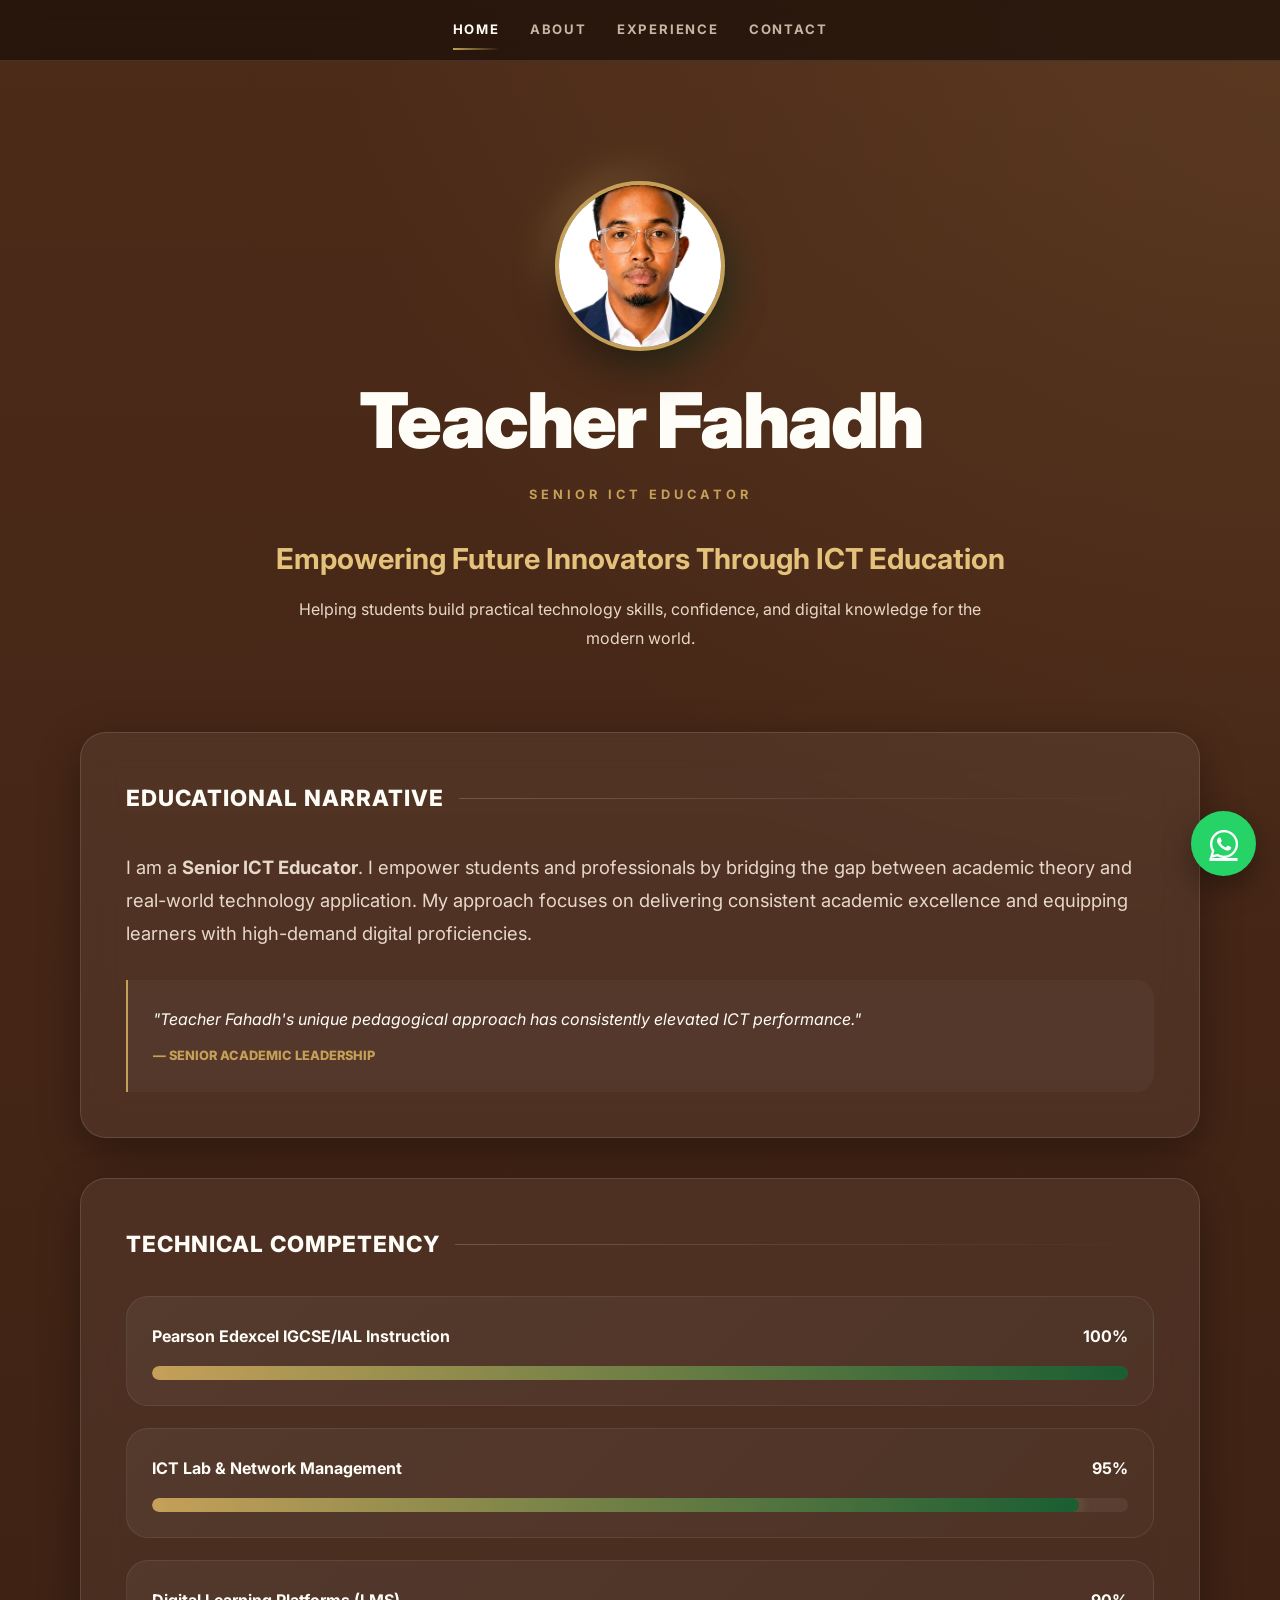
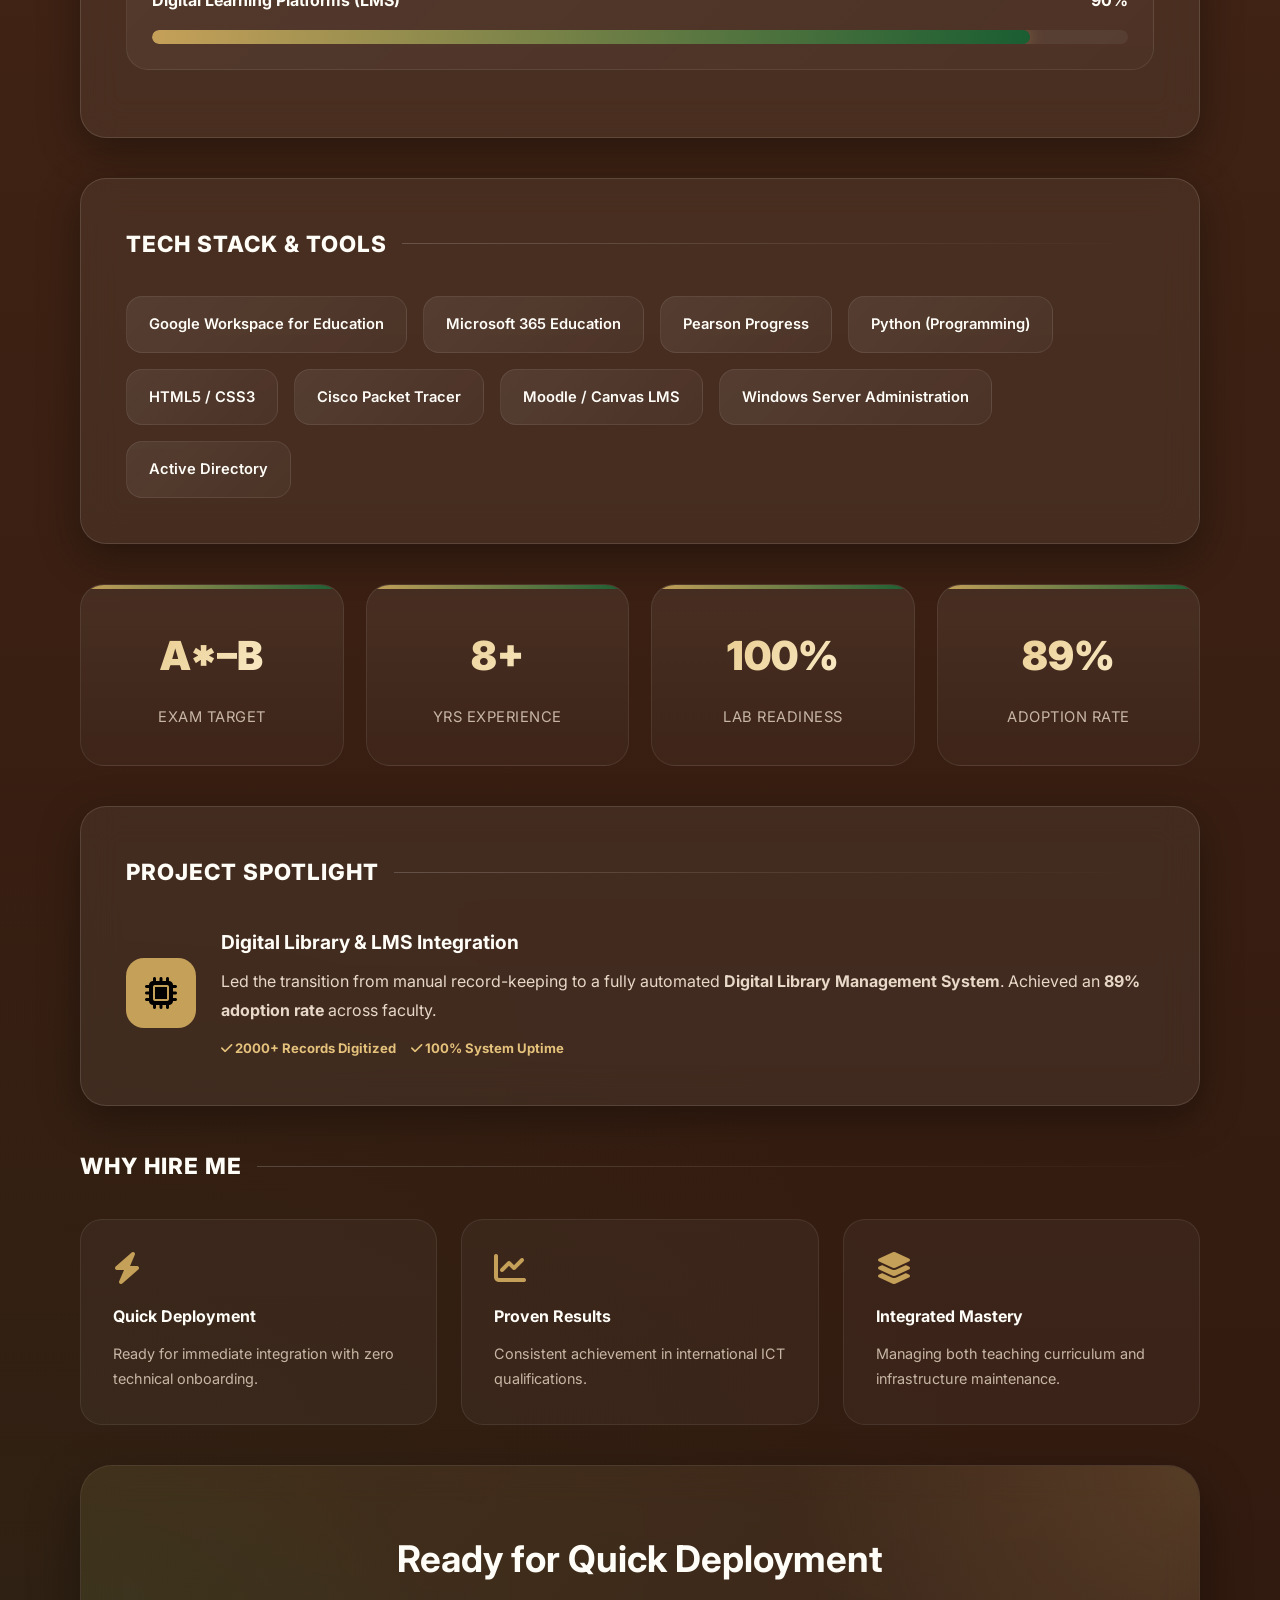
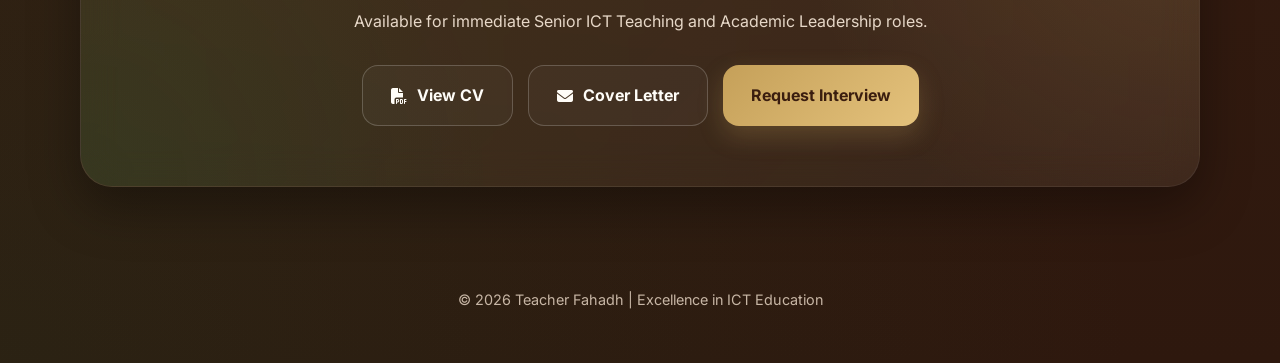
==== commit 8e3b2149: "Update index.html" ====
--- a/index.html
+++ b/index.html
@@ -351,6 +351,14 @@
 
             </a>
 
+            <a href="coverletter.pdf"
+            class="btn btn-outline">
+
+                <i class="fa-solid fa-envelope"></i>
+                Cover Letter
+
+            </a>
+
             <a href="contact.html"
             class="btn btn-gold">
 
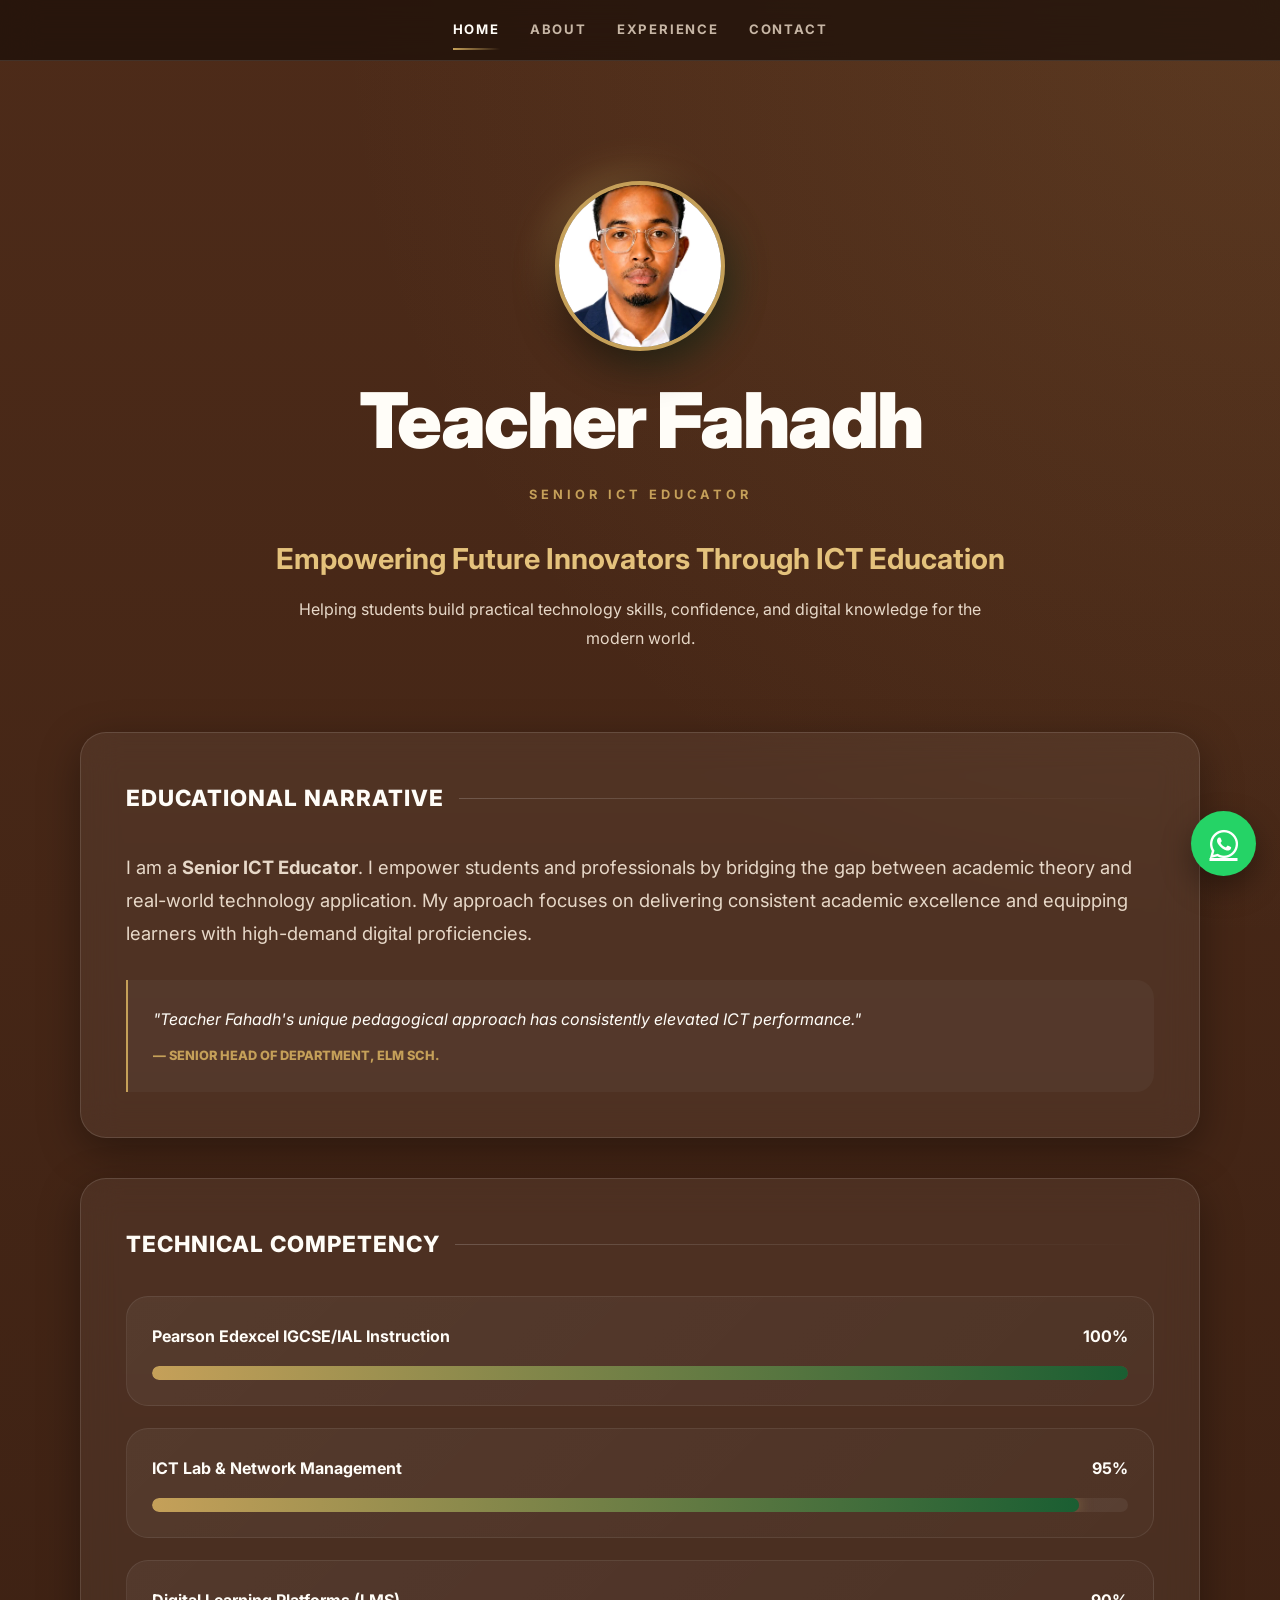
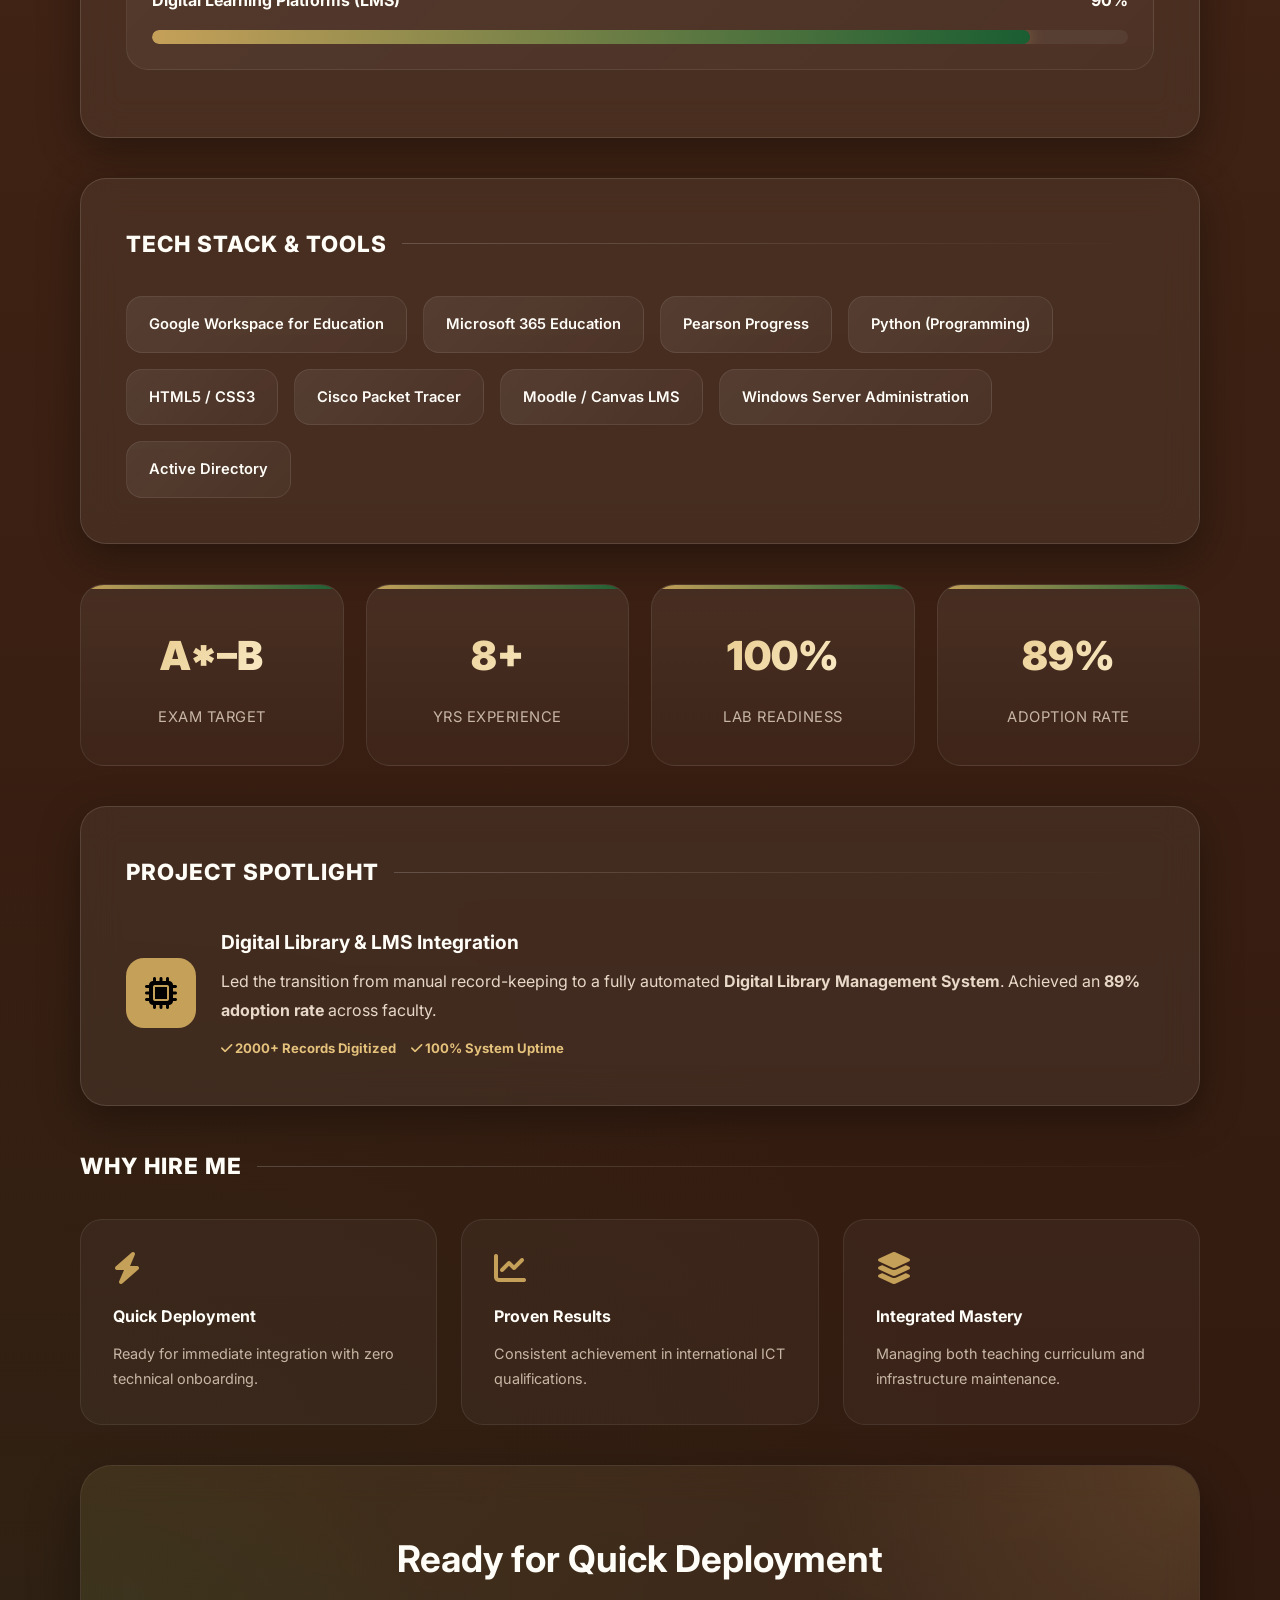
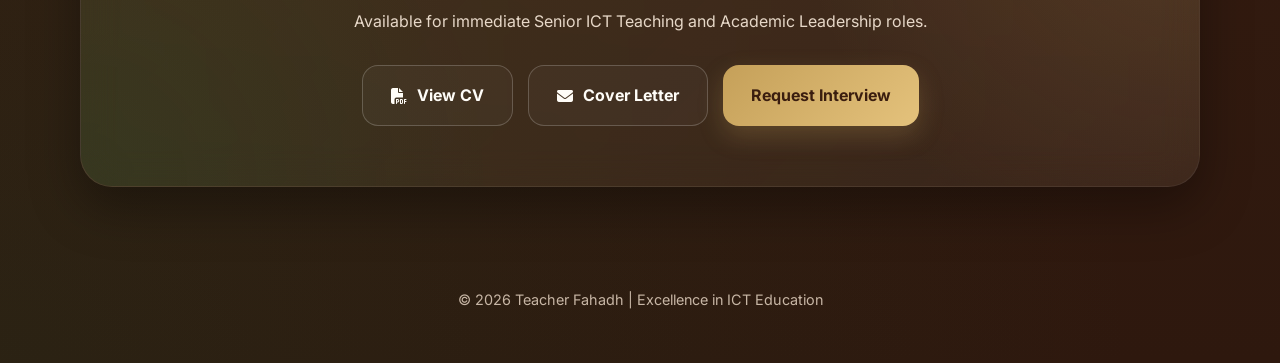
==== commit d732b564: "Update comment and title in index.html" ====
--- a/index.html
+++ b/index.html
@@ -63,7 +63,7 @@
 
 <div class="container">
 
-    <!-- EDUCATIONAL NARRATIVE -->
+    <!-- INTRODUCTION | "Who am I?"-->
 
     <div class="glass-section">
 
@@ -90,7 +90,7 @@
 
             <span>
 
-                — Senior Academic Leadership
+                — Senior Head Of Department, ELM Sch.
 
             </span>
 
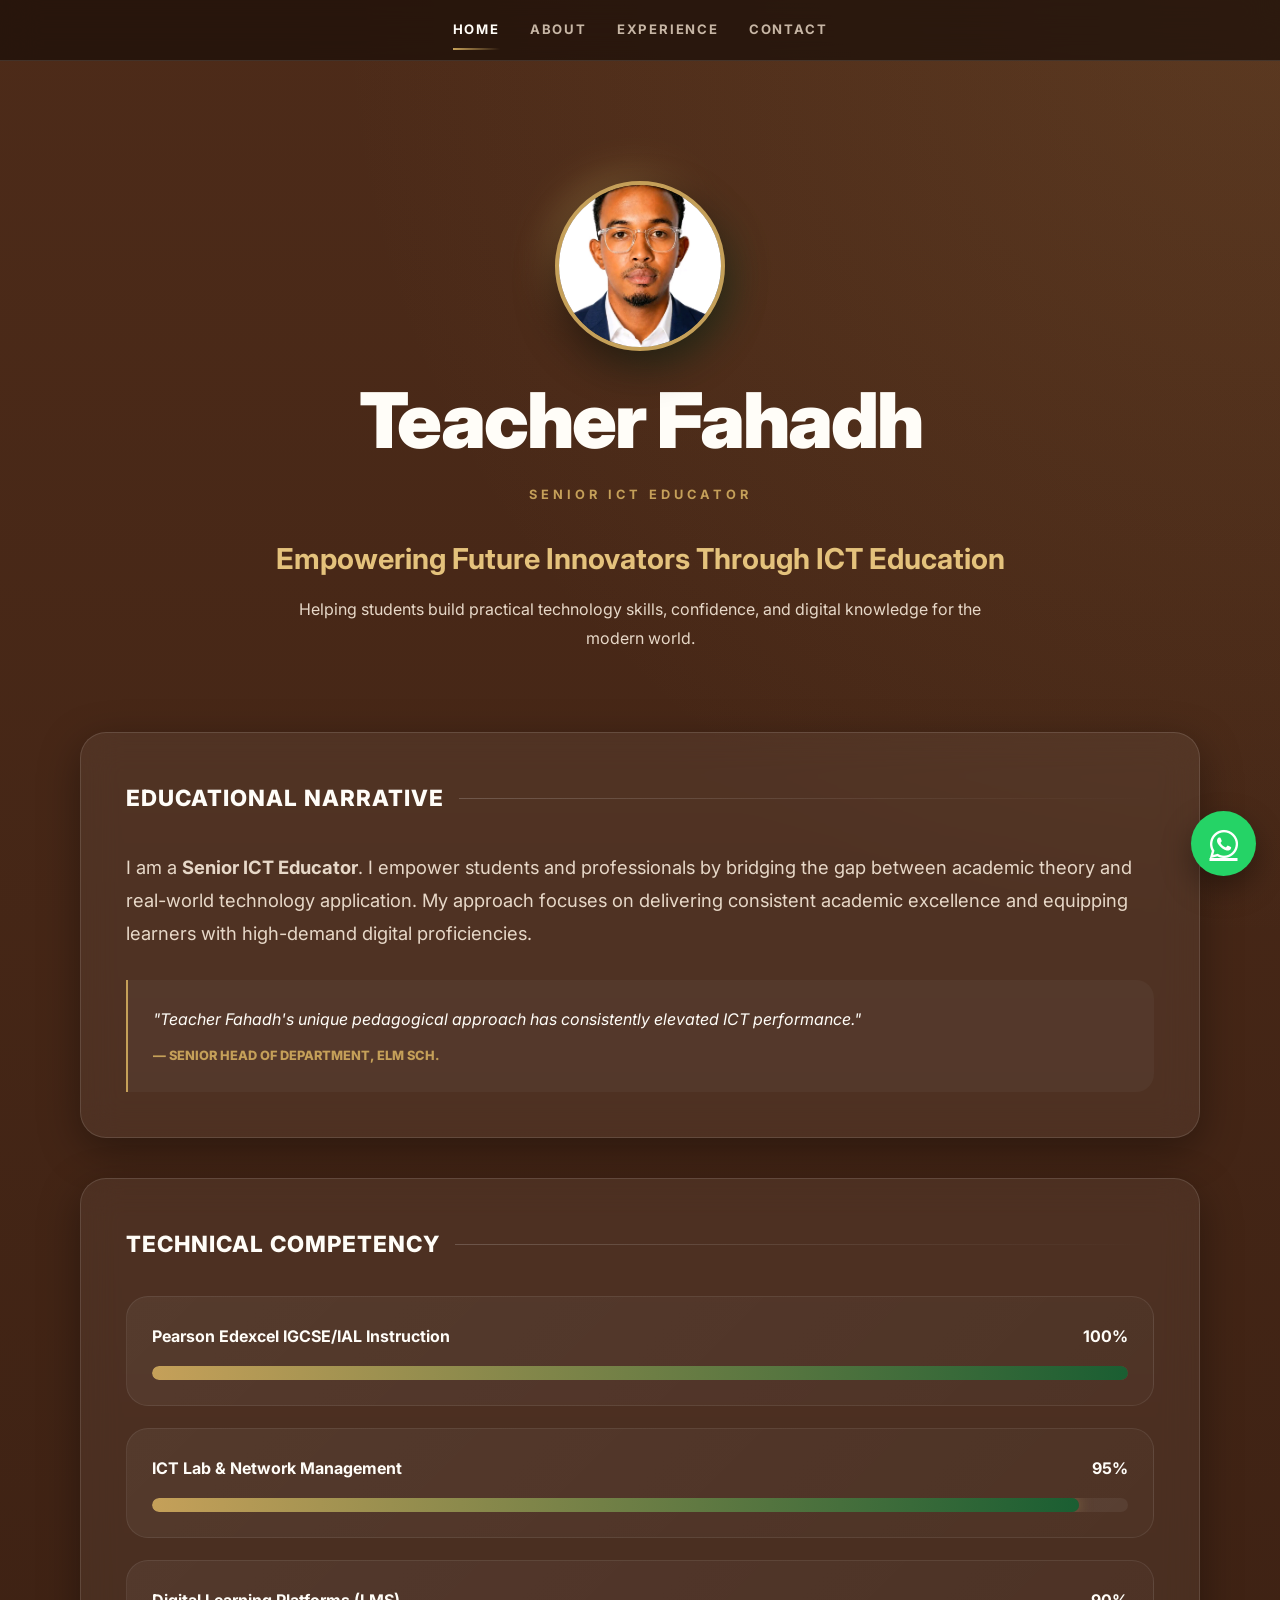
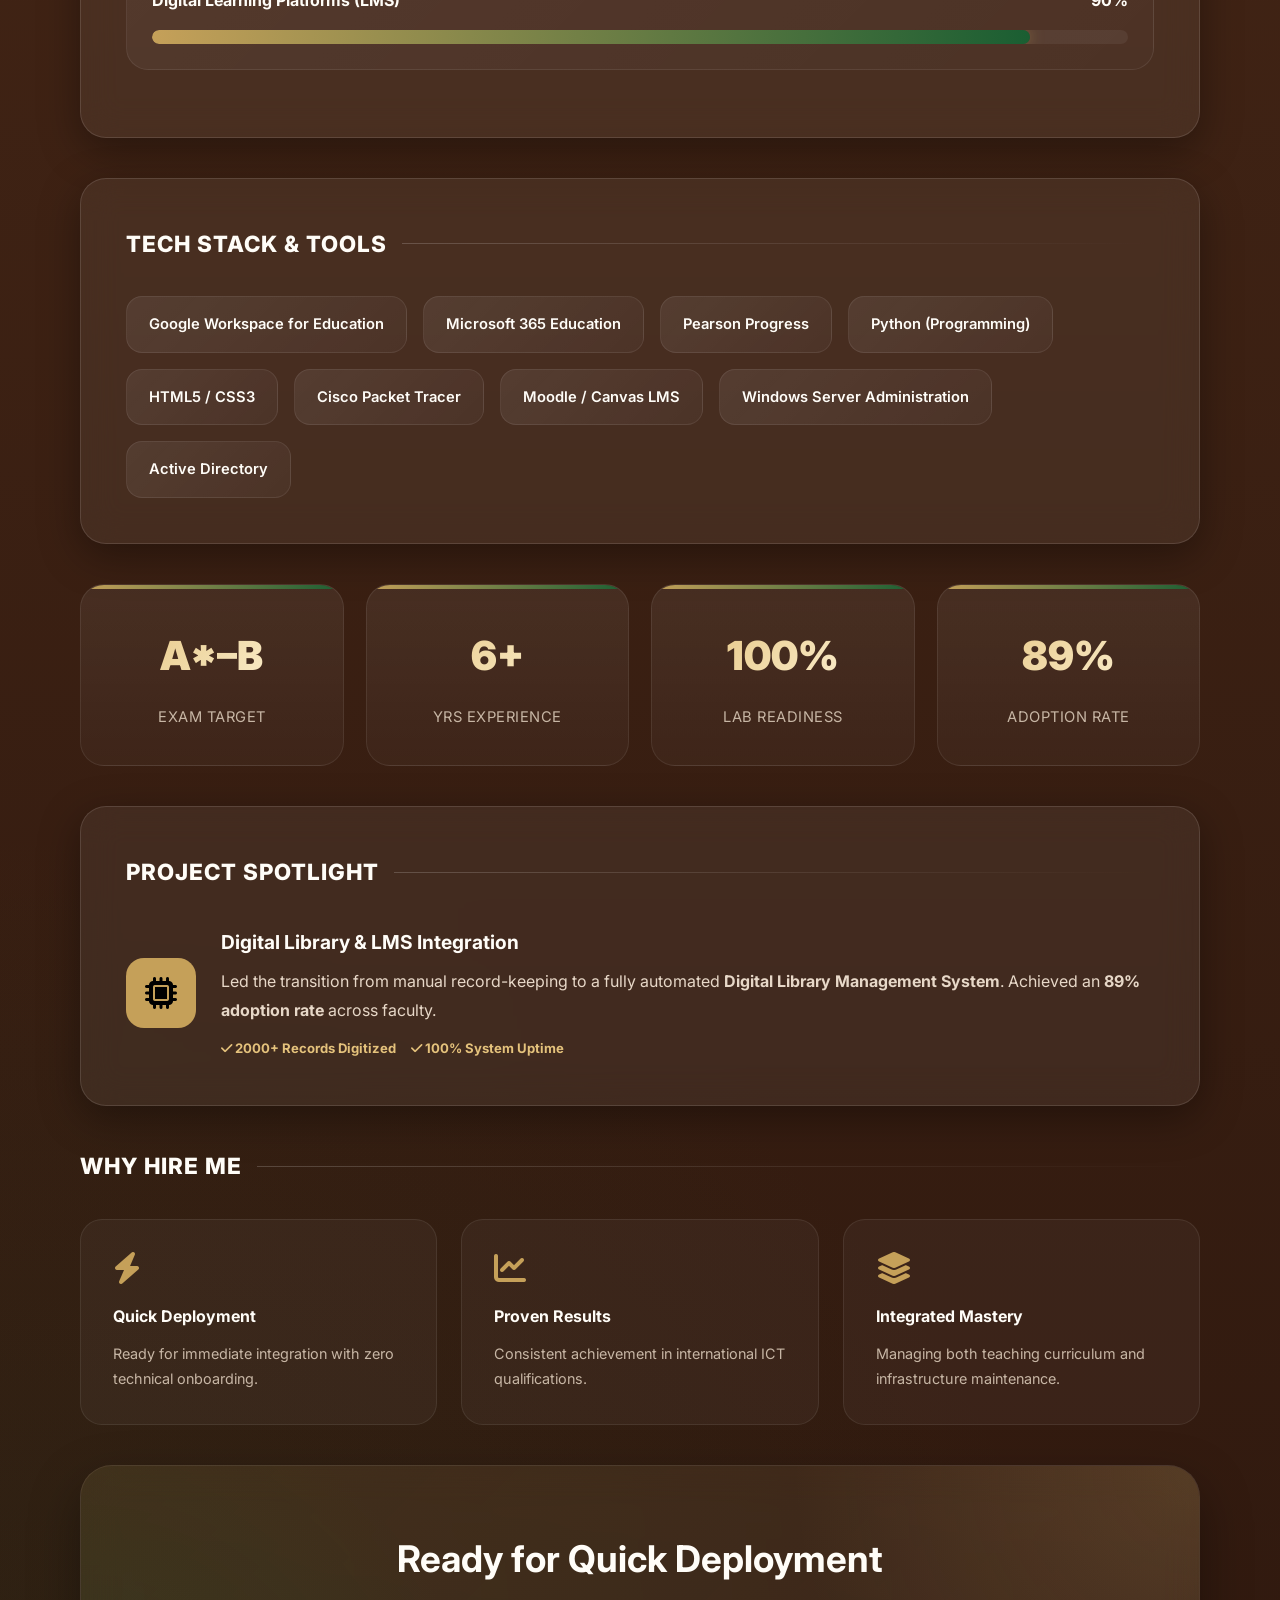
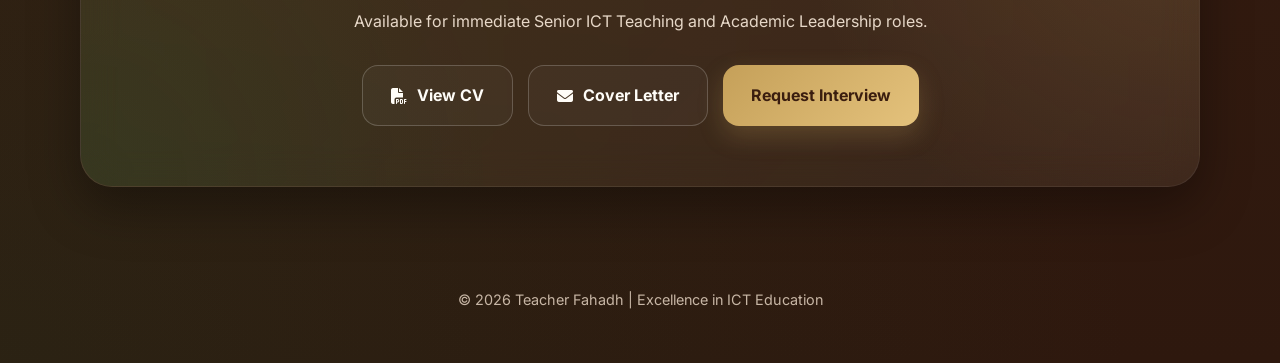
==== commit 3f07fc78: "Update index.html" ====
--- a/index.html
+++ b/index.html
@@ -203,7 +203,7 @@
         </div>
 
         <div class="stat-pill">
-            <h3>8+</h3>
+            <h3>6+</h3>
             <span>Yrs Experience</span>
         </div>
 
@@ -351,7 +351,7 @@
 
             </a>
 
-            <a href="coverletter.pdf"
+            <a href="coverpage.pdf"
             class="btn btn-outline">
 
                 <i class="fa-solid fa-envelope"></i>
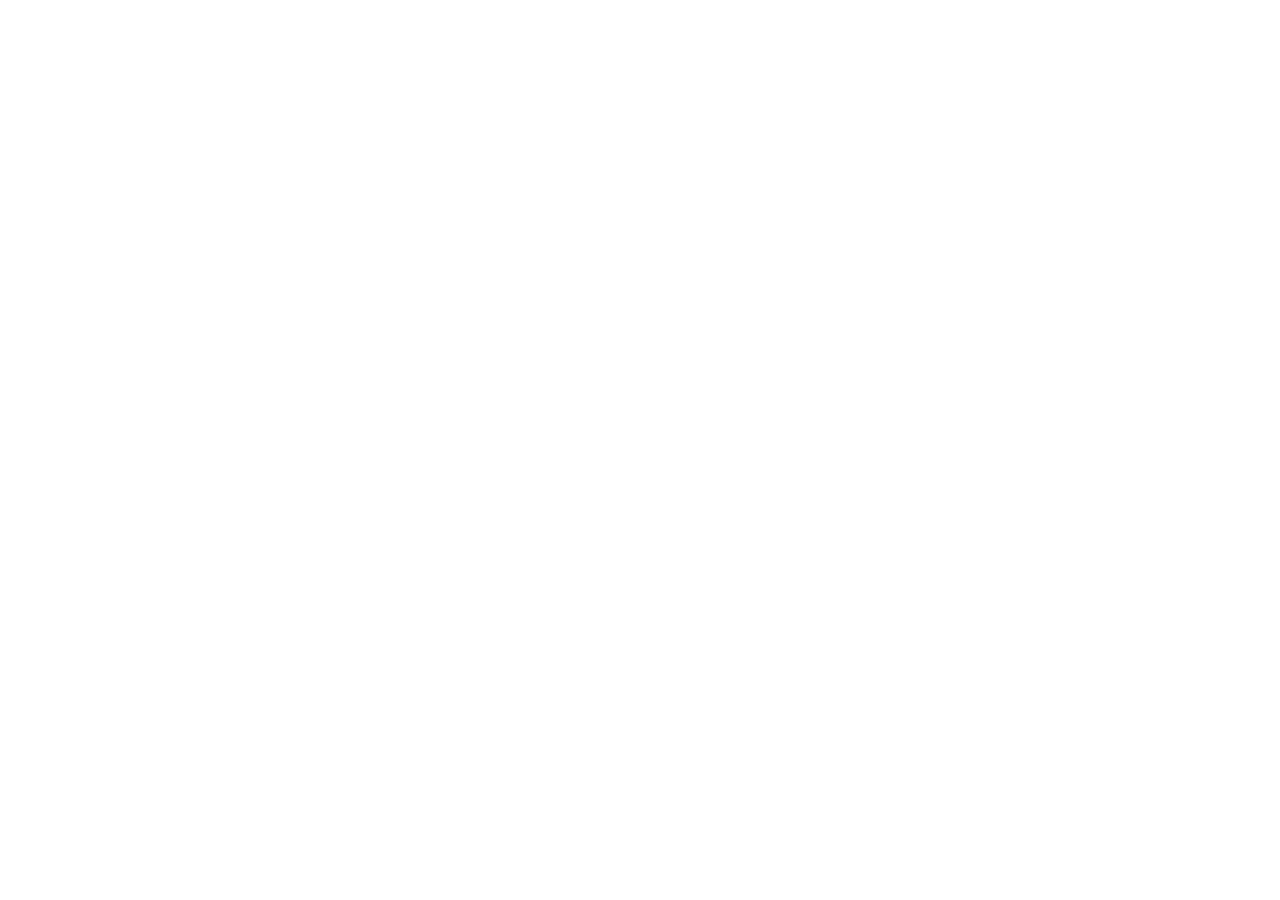
==== commit cb221062: "Update index.html" ====
--- a/index.html
+++ b/index.html
@@ -1,389 +1,12 @@
 <!DOCTYPE html>
 <html lang="en">
 <head>
-    <meta charset="UTF-8">
-    <meta name="viewport" content="width=device-width, initial-scale=1.0">
-    <title>Teacher Fahadh | Home</title>
-
-    <link rel="stylesheet" href="style.css">
-
-    <link rel="stylesheet"
-    href="https://cdnjs.cloudflare.com/ajax/libs/font-awesome/6.4.0/css/all.min.css">
+    <meta charset="utf-8">
+    <meta http-equiv="refresh" content="0; URL=https://fahadict.github.io/tech/">
+    <link rel="canonical" href="https://fahadict.github.io/tech/">
+    <title>Redirecting...</title>
 </head>
-
 <body>
-
-<a href="https://wa.me/252636710907"
-class="whatsapp-float"
-target="_blank">
-    <i class="fa-brands fa-whatsapp"></i>
-</a>
-
-<nav>
-    <div class="container">
-        <a href="index.html" class="active">Home</a>
-        <a href="about.html">About</a>
-        <a href="experience.html">Experience</a>
-        <a href="contact.html">Contact</a>
-    </div>
-</nav>
-
-<header class="container">
-
-    <div class="profile-wrapper">
-        <img src="profile.jpg" alt="Teacher Fahadh">
-    </div>
-
-    <h1>Teacher Fahadh</h1>
-
-    <span class="title-tag">Senior ICT Educator</span>
-
-    <div style="margin-top:25px;">
-
-        <h2 style="color:var(--gold-light);
-        font-size:1.8rem;
-        margin-bottom:10px;">
-
-            Empowering Future Innovators Through ICT Education
-
-        </h2>
-
-        <p style="color:var(--text-soft);
-        max-width:700px;
-        margin:0 auto;">
-
-            Helping students build practical technology skills,
-            confidence, and digital knowledge for the modern world.
-
-        </p>
-
-    </div>
-
-</header>
-
-<div class="container">
-
-    <!-- INTRODUCTION | "Who am I?"-->
-
-    <div class="glass-section">
-
-        <h2 class="section-title">Educational Narrative</h2>
-
-        <p style="font-size:1.15rem; color:var(--text-soft);">
-
-            I am a <strong>Senior ICT Educator</strong>.
-            I empower students and professionals by bridging the gap
-            between academic theory and real-world technology application.
-            My approach focuses on delivering consistent academic excellence
-            and equipping learners with high-demand digital proficiencies.
-
-        </p>
-
-        <div class="quote-box">
-
-            <p>
-
-                "Teacher Fahadh's unique pedagogical approach has
-                consistently elevated ICT performance."
-
-            </p>
-
-            <span>
-
-                — Senior Head Of Department, ELM Sch.
-
-            </span>
-
-        </div>
-
-    </div>
-
-    <!-- TECHNICAL COMPETENCY -->
-
-    <div class="glass-section">
-
-        <h2 class="section-title">Technical Competency</h2>
-
-        <div class="skill-card">
-
-            <div class="skill-info">
-                <span>Pearson Edexcel IGCSE/IAL Instruction</span>
-                <span>100%</span>
-            </div>
-
-            <div class="progress-bg">
-                <div class="progress-fill" style="width:100%;"></div>
-            </div>
-
-        </div>
-
-        <div class="skill-card">
-
-            <div class="skill-info">
-                <span>ICT Lab & Network Management</span>
-                <span>95%</span>
-            </div>
-
-            <div class="progress-bg">
-                <div class="progress-fill" style="width:95%;"></div>
-            </div>
-
-        </div>
-
-        <div class="skill-card">
-
-            <div class="skill-info">
-                <span>Digital Learning Platforms (LMS)</span>
-                <span>90%</span>
-            </div>
-
-            <div class="progress-bg">
-                <div class="progress-fill" style="width:90%;"></div>
-            </div>
-
-        </div>
-
-    </div>
-
-    <!-- TECH STACK -->
-
-    <div class="glass-section">
-
-        <h2 class="section-title">Tech Stack & Tools</h2>
-
-        <div class="tech-tags">
-
-            <span class="tech-tag">
-                Google Workspace for Education
-            </span>
-
-            <span class="tech-tag">
-                Microsoft 365 Education
-            </span>
-
-            <span class="tech-tag">
-                Pearson Progress
-            </span>
-
-            <span class="tech-tag">
-                Python (Programming)
-            </span>
-
-            <span class="tech-tag">
-                HTML5 / CSS3
-            </span>
-
-            <span class="tech-tag">
-                Cisco Packet Tracer
-            </span>
-
-            <span class="tech-tag">
-                Moodle / Canvas LMS
-            </span>
-
-            <span class="tech-tag">
-                Windows Server Administration
-            </span>
-
-            <span class="tech-tag">
-                Active Directory
-            </span>
-
-        </div>
-
-    </div>
-
-    <!-- STATS -->
-
-    <div class="stat-bar">
-
-        <div class="stat-pill">
-            <h3>A*–B</h3>
-            <span>Exam Target</span>
-        </div>
-
-        <div class="stat-pill">
-            <h3>6+</h3>
-            <span>Yrs Experience</span>
-        </div>
-
-        <div class="stat-pill">
-            <h3>100%</h3>
-            <span>Lab Readiness</span>
-        </div>
-
-        <div class="stat-pill">
-            <h3>89%</h3>
-            <span>Adoption Rate</span>
-        </div>
-
-    </div>
-
-    <!-- PROJECT -->
-
-    <div class="glass-section">
-
-        <h2 class="section-title">Project Spotlight</h2>
-
-        <div class="project-box">
-
-            <div class="project-icon">
-                <i class="fa-solid fa-microchip"></i>
-            </div>
-
-            <div>
-
-                <h4>
-
-                    Digital Library & LMS Integration
-
-                </h4>
-
-                <p>
-
-                    Led the transition from manual record-keeping
-                    to a fully automated
-                    <strong>Digital Library Management System</strong>.
-
-                    Achieved an
-                    <strong>89% adoption rate</strong>
-                    across faculty.
-
-                </p>
-
-                <div class="project-meta">
-
-                    <span>
-                        <i class="fa-solid fa-check"></i>
-                        2000+ Records Digitized
-                    </span>
-
-                    <span>
-                        <i class="fa-solid fa-check"></i>
-                        100% System Uptime
-                    </span>
-
-                </div>
-
-            </div>
-
-        </div>
-
-    </div>
-
-    <!-- WHY HIRE ME -->
-
-    <h2 class="section-title">Why Hire Me</h2>
-
-    <div class="why-grid">
-
-        <div class="why-box">
-
-            <i class="fa-solid fa-bolt"></i>
-
-            <h4>Quick Deployment</h4>
-
-            <p>
-
-                Ready for immediate integration with
-                zero technical onboarding.
-
-            </p>
-
-        </div>
-
-        <div class="why-box">
-
-            <i class="fa-solid fa-chart-line"></i>
-
-            <h4>Proven Results</h4>
-
-            <p>
-
-                Consistent achievement in international
-                ICT qualifications.
-
-            </p>
-
-        </div>
-
-        <div class="why-box">
-
-            <i class="fa-solid fa-layer-group"></i>
-
-            <h4>Integrated Mastery</h4>
-
-            <p>
-
-                Managing both teaching curriculum and
-                infrastructure maintenance.
-
-            </p>
-
-        </div>
-
-    </div>
-
-    <!-- CTA -->
-
-    <div class="cta-box">
-
-        <h2>
-
-            Ready for Quick Deployment
-
-        </h2>
-
-        <p>
-
-            Available for immediate Senior ICT Teaching
-            and Academic Leadership roles.
-
-        </p>
-
-        <div class="cta-buttons">
-
-            <a href="cv.pdf"
-            class="btn btn-outline">
-
-                <i class="fa-solid fa-file-pdf"></i>
-                View CV
-
-            </a>
-
-            <a href="coverpage.pdf"
-            class="btn btn-outline">
-
-                <i class="fa-solid fa-envelope"></i>
-                Cover Letter
-
-            </a>
-
-            <a href="contact.html"
-            class="btn btn-gold">
-
-                Request Interview
-
-            </a>
-
-        </div>
-
-    </div>
-
-    <!-- FOOTER -->
-
-    <footer>
-
-        <p>
-
-            © 2026 Teacher Fahadh |
-            Excellence in ICT Education
-
-        </p>
-
-    </footer>
-
-</div>
-
+    <p>This site has moved. Please click <a href="https://fahadict.github.io/tech/">here</a> to visit the new site.</p>
 </body>
 </html>
